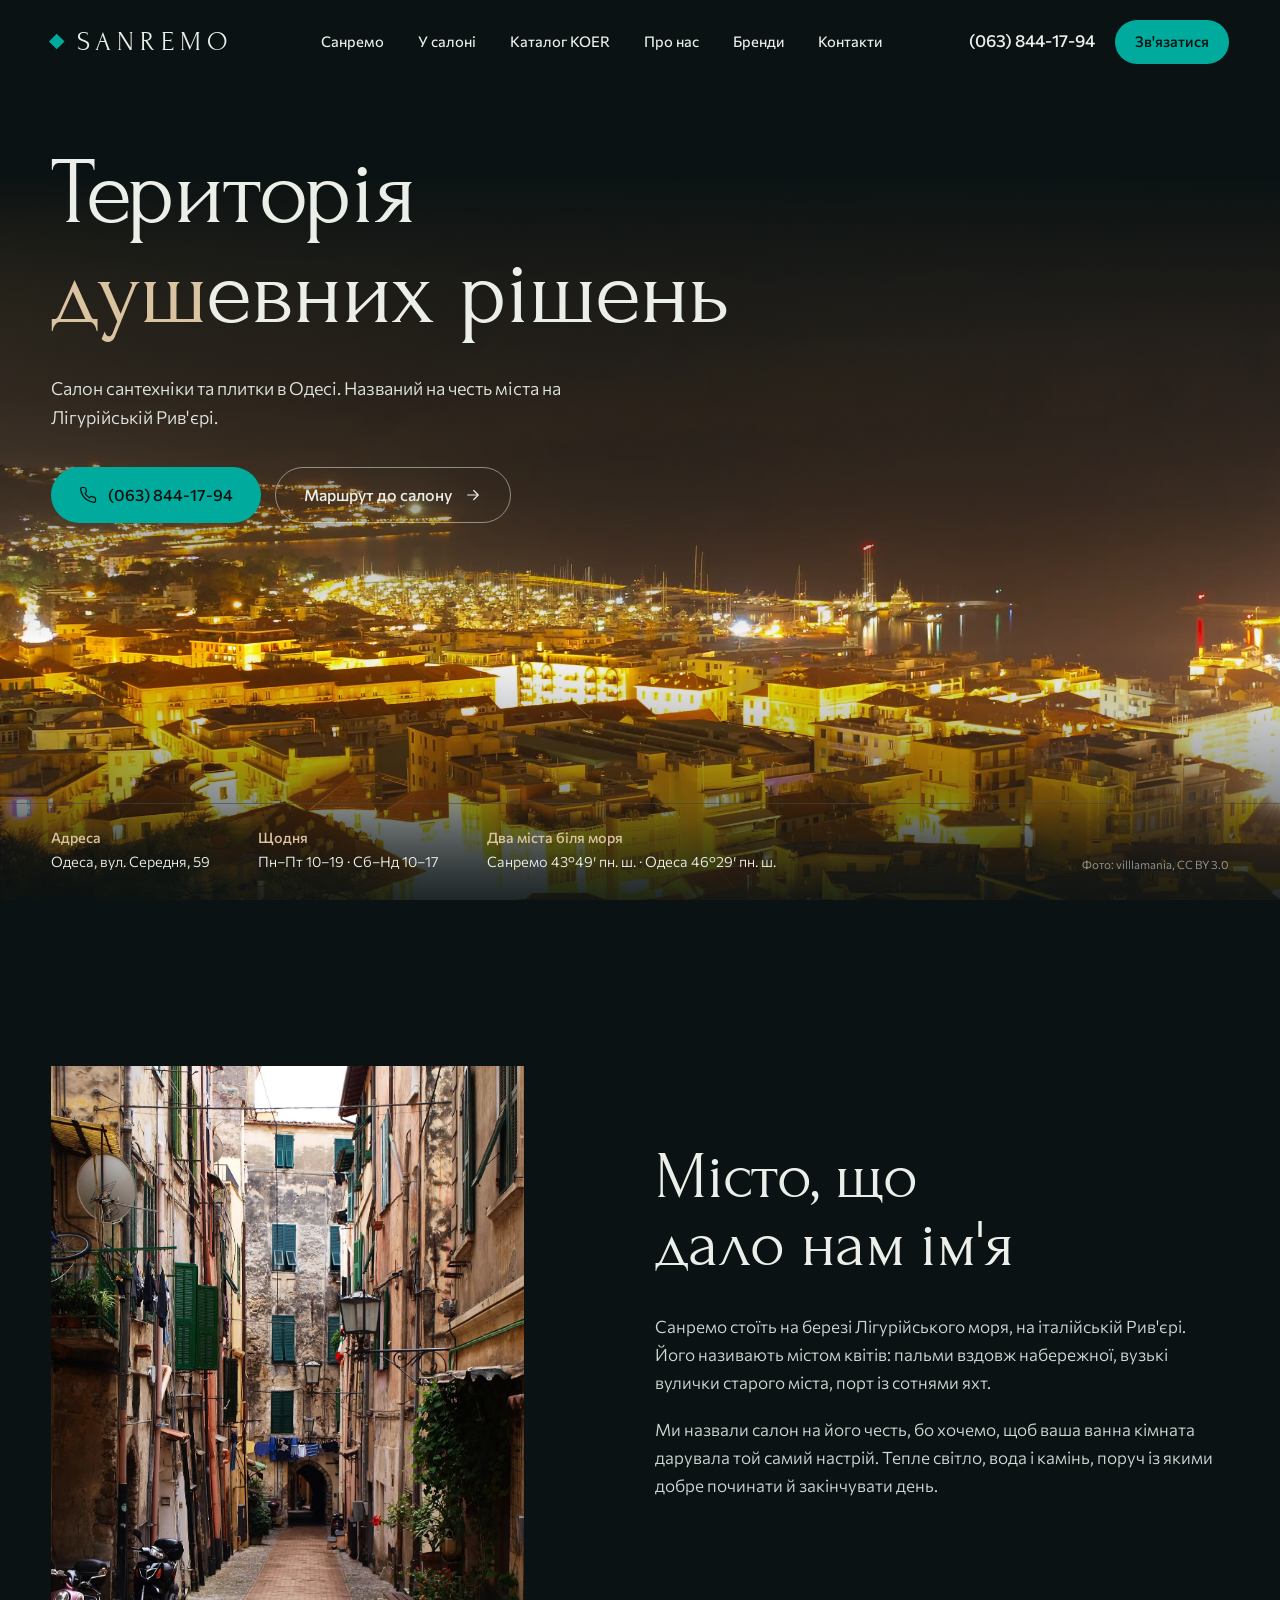
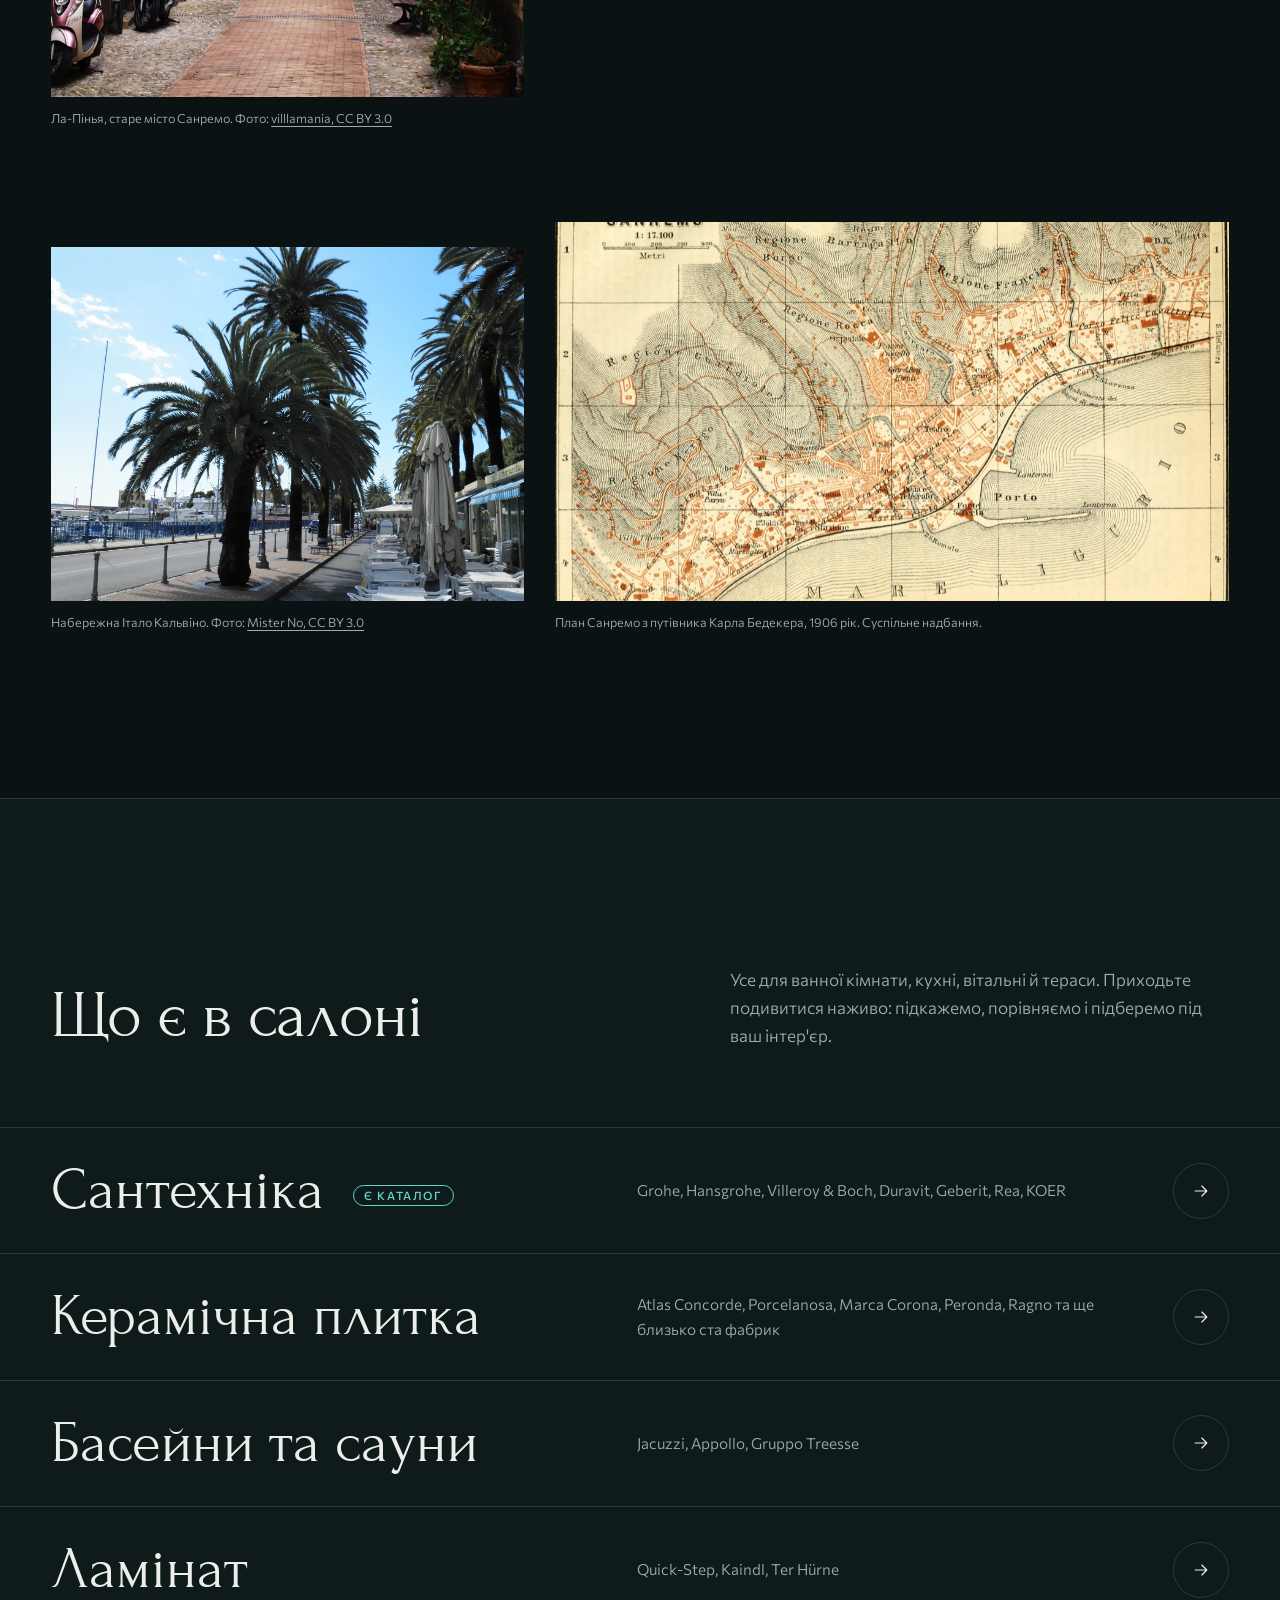
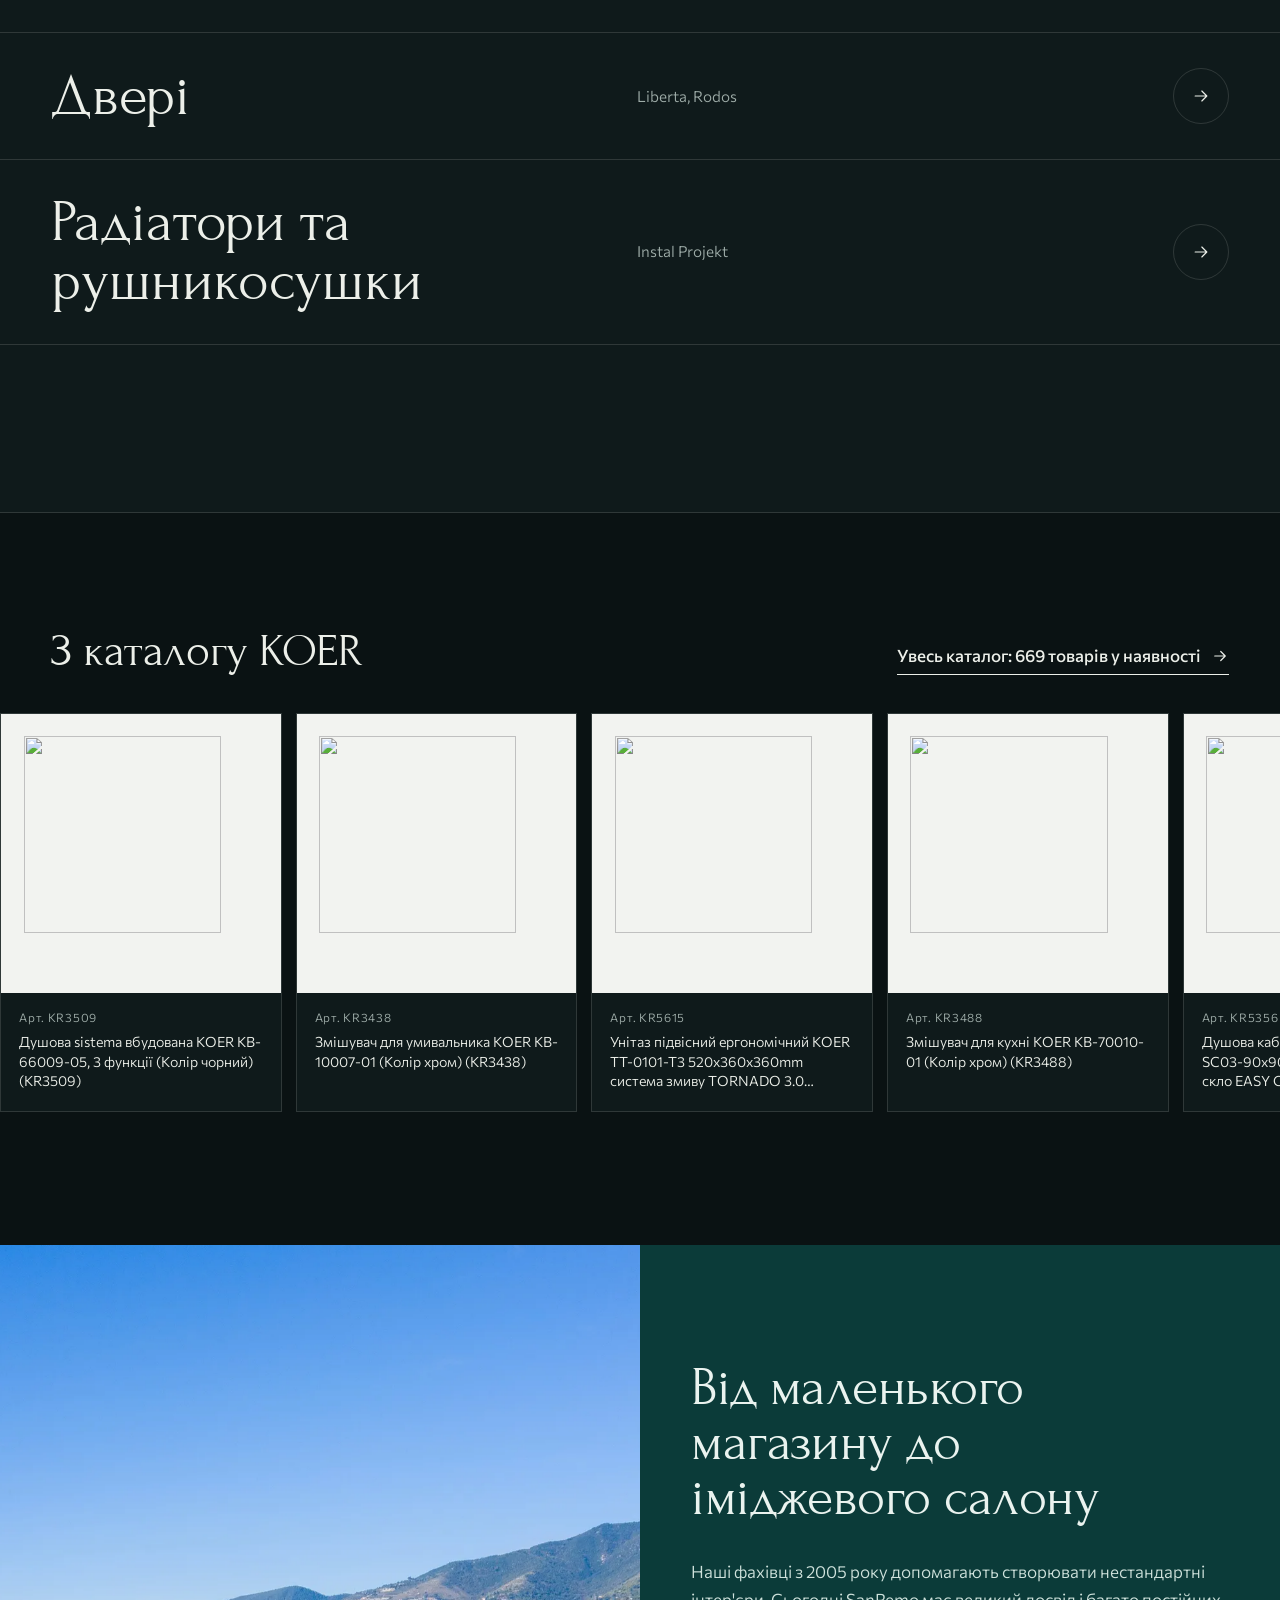
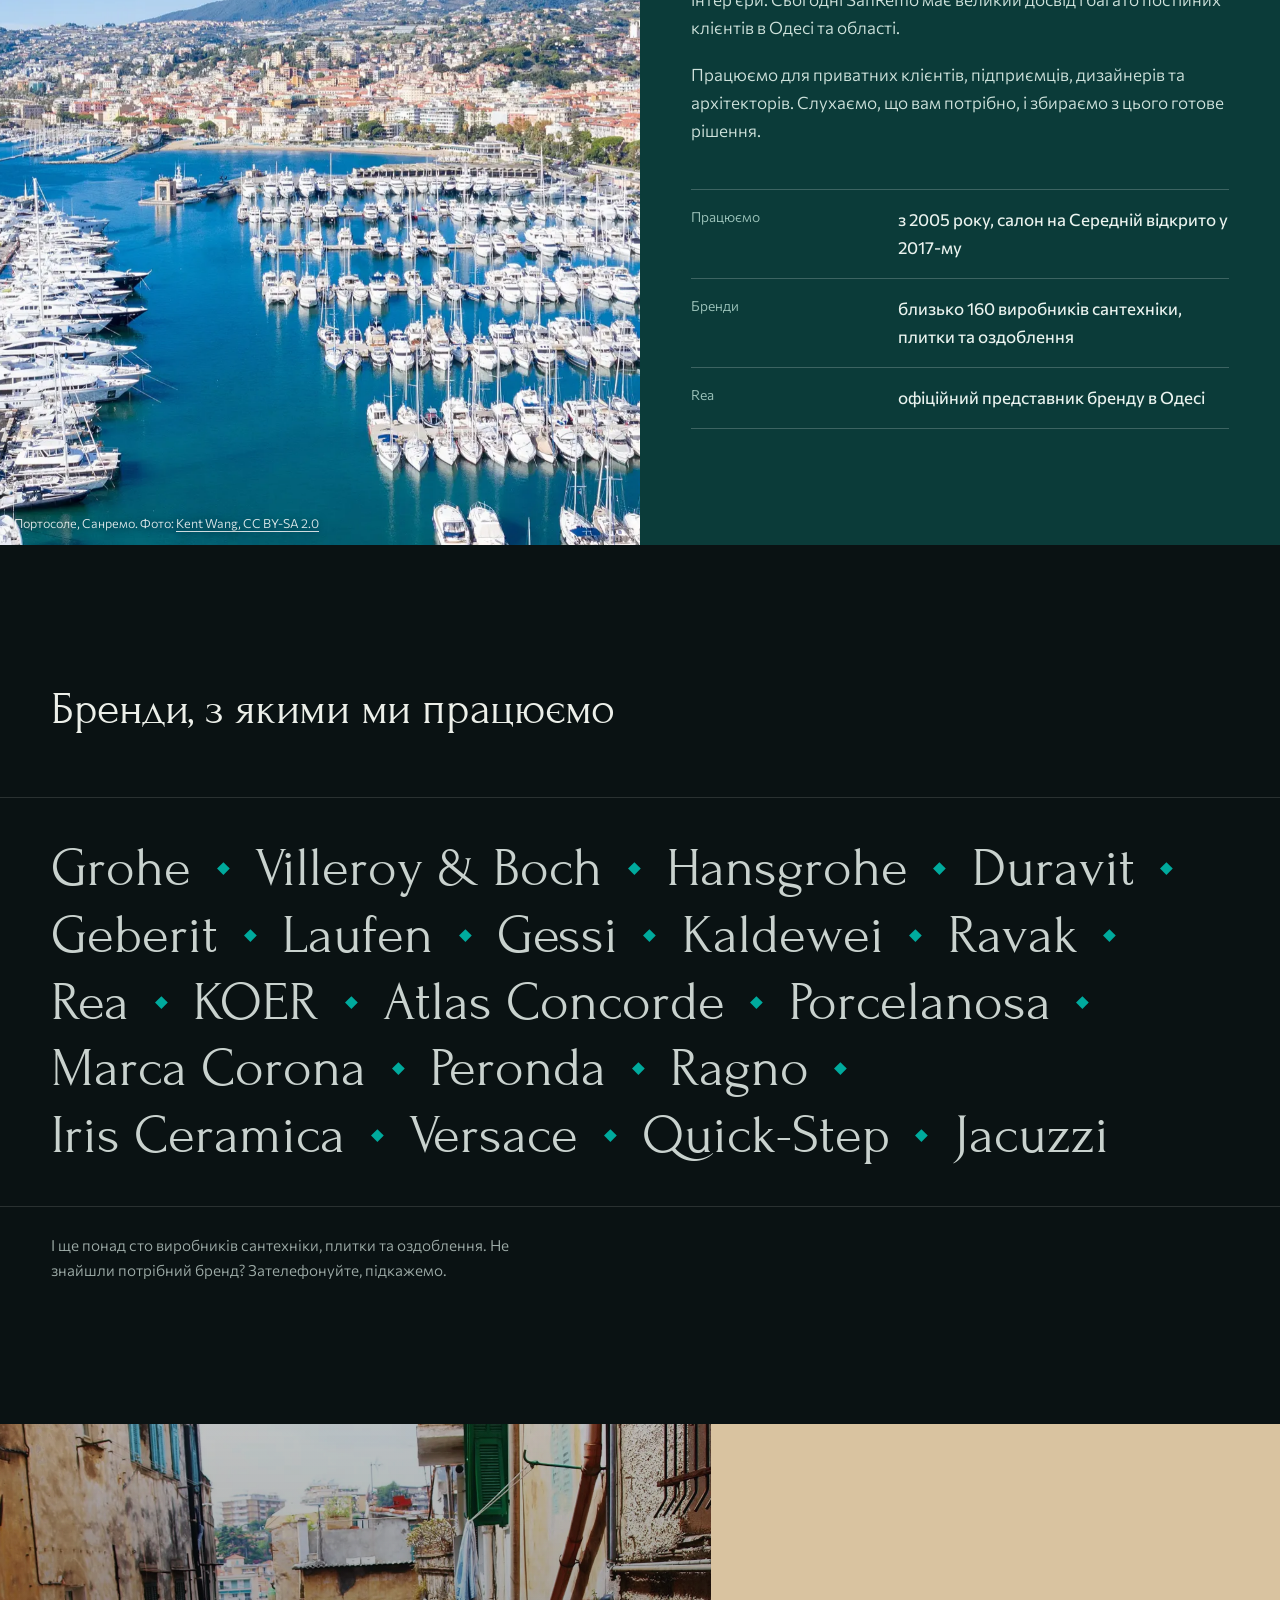
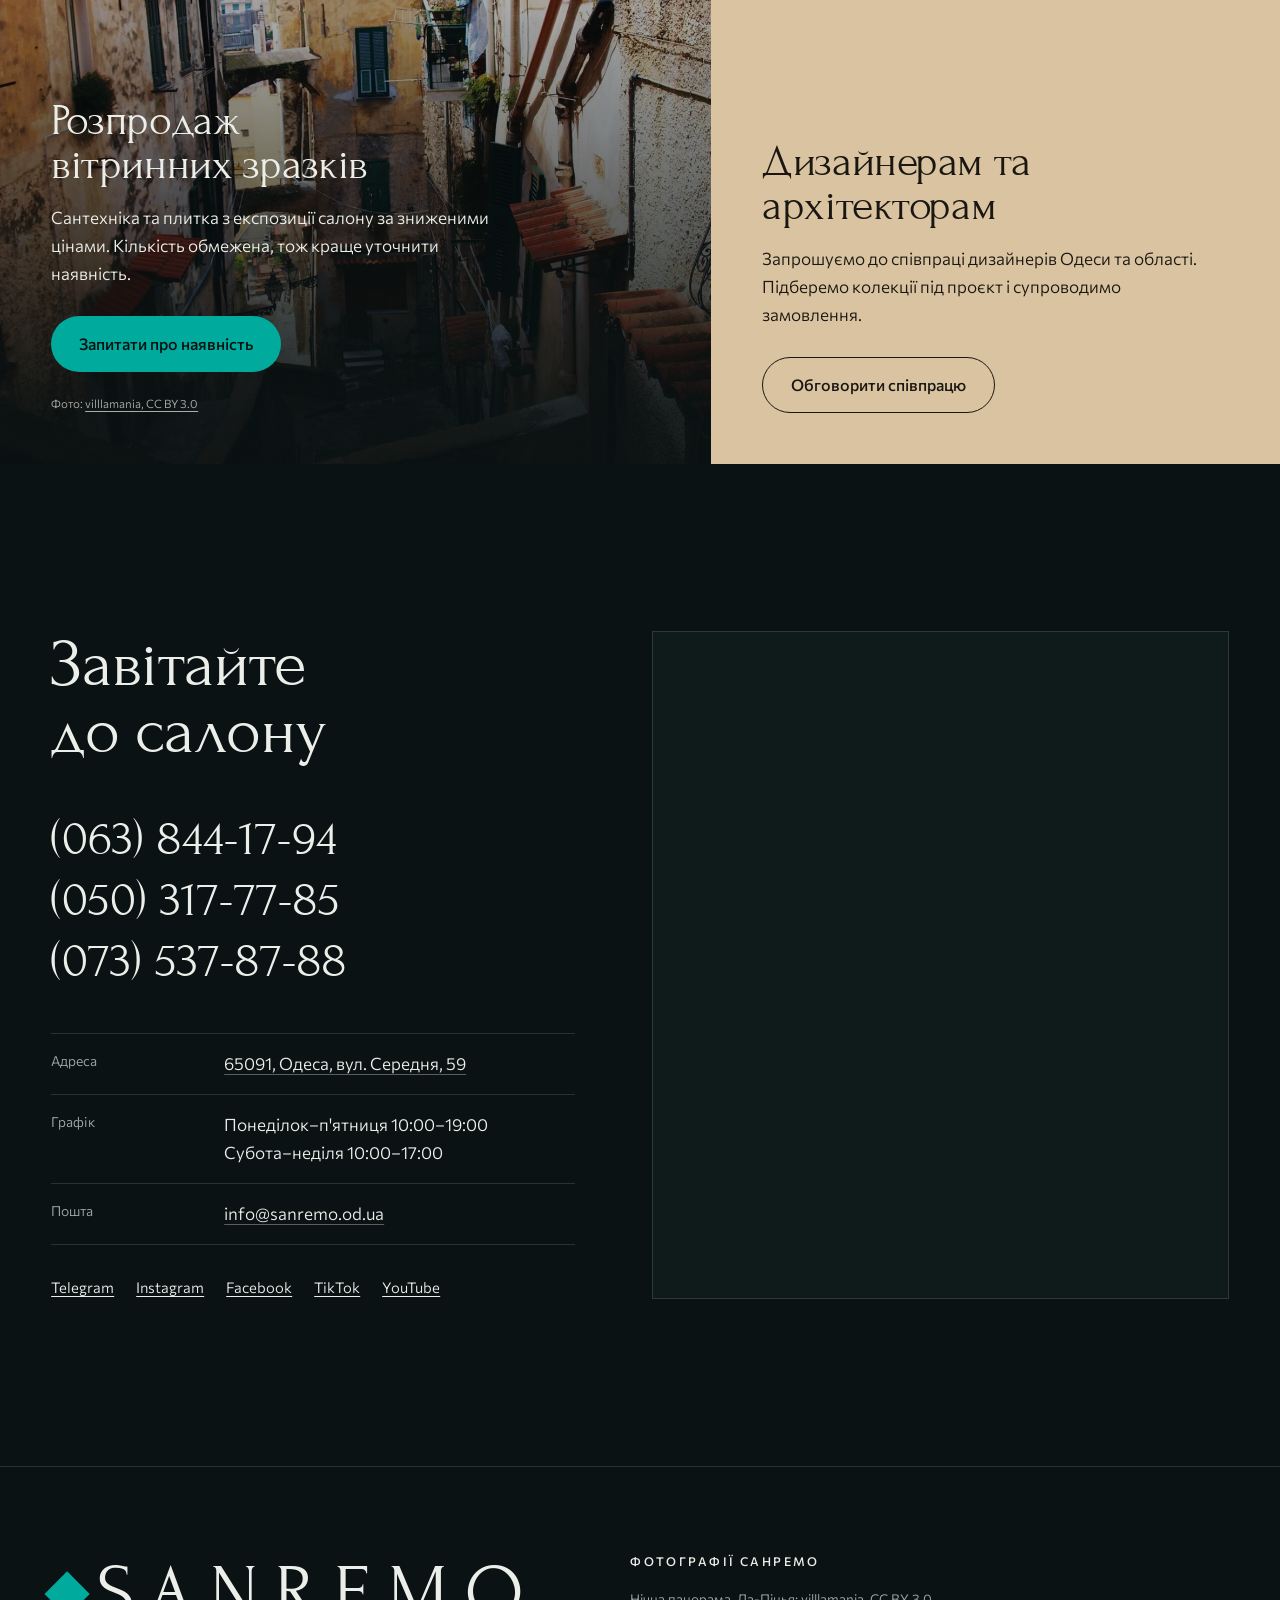
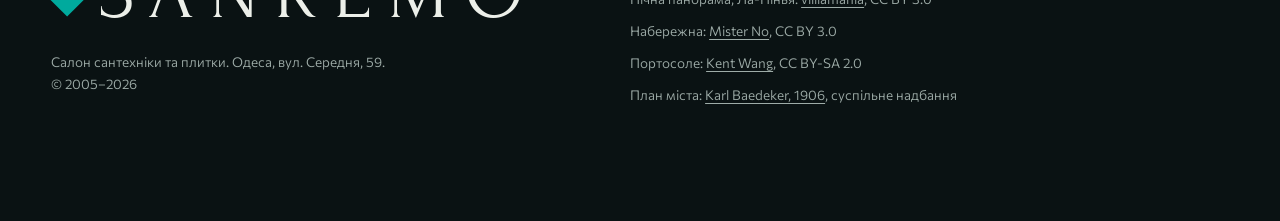
==== v2/index.html @ 5c209a65 "Оновлення сайту 2026-11-11 20:17" ====
<!DOCTYPE html>
<html lang="uk">
<head>
<meta charset="utf-8">
<meta name="viewport" content="width=device-width, initial-scale=1, viewport-fit=cover">
<title>SanRemo — салон сантехніки та плитки в Одесі</title>
<meta name="description" content="Салон SanRemo в Одесі: сантехніка, керамічна плитка, ламінат, двері, радіатори. Вул. Середня, 59. Працюємо з 2005 року.">
<meta name="theme-color" content="#0a1213">
<link rel="preconnect" href="https://fonts.googleapis.com">
<link rel="preconnect" href="https://fonts.gstatic.com" crossorigin>
<link href="https://fonts.googleapis.com/css2?family=Commissioner:wght@300..600&family=Forum&display=swap" rel="stylesheet">
<link rel="preload" as="image" href="img/night.webp">
<link rel="stylesheet" href="v2.css?v=6">
<script>document.documentElement.classList.add('js')</script>
</head>
<body>

<header class="head" id="head">
  <a class="brand" href="#top" aria-label="SanRemo, на початок сторінки"><span class="diamond"></span>SANREMO</a>
  <nav class="nav" id="nav" aria-label="Головне меню">
    <a href="#misto">Санремо</a>
    <a href="#salon">У салоні</a>
    <a href="../catalog.html">Каталог KOER</a>
    <a href="#pro-nas">Про нас</a>
    <a href="#brendy">Бренди</a>
    <a href="#kontakty">Контакти</a>
  </nav>
  <div class="head-tel">
    <a class="tel" href="tel:+380638441794">(063) 844-17-94</a>
    <a class="btn btn-solid" href="#kontakty">Зв'язатися</a>
    <button class="burger" id="burger" aria-label="Меню" aria-expanded="false" aria-controls="nav"><span></span><span></span></button>
  </div>
</header>

<main id="top">

<section class="hero">
  <div class="hero-photo"><img src="img/night.webp" alt="Нічна панорама Санремо: вогні міста над Лігурійським морем" fetchpriority="high"></div>
  <div class="hero-copy">
    <h1><span class="line"><span>Територія</span></span><span class="line"><span><em>душ</em>евних рішень</span></span></h1>
    <p class="hero-sub">Салон сантехніки та плитки в Одесі. Названий на честь міста на Лігурійській Рив'єрі.</p>
    <div class="hero-acts">
      <a class="btn btn-solid" href="tel:+380638441794">
        <svg viewBox="0 0 24 24" aria-hidden="true"><path d="M22 16.9v3a2 2 0 0 1-2.2 2 19.8 19.8 0 0 1-8.6-3.1 19.5 19.5 0 0 1-6-6A19.8 19.8 0 0 1 2.1 4.2 2 2 0 0 1 4.1 2h3a2 2 0 0 1 2 1.7c.1.9.4 1.8.7 2.7a2 2 0 0 1-.5 2.1L8 9.8a16 16 0 0 0 6 6l1.3-1.3a2 2 0 0 1 2.1-.4c.9.3 1.8.6 2.7.7a2 2 0 0 1 1.7 2z"/></svg>
        (063) 844-17-94</a>
      <a class="btn btn-line" href="https://maps.google.com/?q=46.4810,30.6858" target="_blank" rel="noopener">Маршрут до салону
        <svg class="arrow" viewBox="0 0 24 24" aria-hidden="true"><path d="M5 12h14M13 6l6 6-6 6"/></svg></a>
    </div>
  </div>
  <div class="hero-foot">
    <div><b>Адреса</b>Одеса, вул. Середня, 59</div>
    <div><b>Щодня</b>Пн–Пт 10–19 · Сб–Нд 10–17</div>
    <div class="lat"><b>Два міста біля моря</b>Санремо 43°49′ пн. ш. · Одеса 46°29′ пн. ш.</div>
    <a class="credit" href="https://commons.wikimedia.org/wiki/File:18038_Sanremo_IM,_Italy_-_panoramio_(1).jpg" target="_blank" rel="noopener">Фото: villlamania, CC BY 3.0</a>
  </div>
</section>

<section class="sec city wrap" id="misto">
  <div class="city-grid">
    <figure class="city-tall">
      <div class="curtain" style="height:100%"><img data-drift src="img/pigna-street.webp" alt="Вузька вулиця старого міста Ла-Пінья в Санремо" loading="lazy"></div>
      <figcaption>Ла-Пінья, старе місто Санремо. Фото: <a href="https://commons.wikimedia.org/wiki/File:Sanremo_-_panoramio_(5).jpg" target="_blank" rel="noopener">villlamania, CC BY 3.0</a></figcaption>
    </figure>
    <div class="city-text lift">
      <h2>Місто, що дало нам ім'я</h2>
      <p>Санремо стоїть на березі Лігурійського моря, на італійській Рив'єрі. Його називають містом квітів: пальми вздовж набережної, вузькі вулички старого міста, порт із сотнями яхт.</p>
      <p>Ми назвали салон на його честь, бо хочемо, щоб ваша ванна кімната дарувала той самий настрій. Тепле світло, вода і камінь, поруч із якими добре починати й закінчувати день.</p>
    </div>
    <figure class="city-wide">
      <div class="curtain" style="height:100%"><img data-drift src="img/lungomare.webp" alt="Пальми на набережній Санремо" loading="lazy"></div>
      <figcaption>Набережна Італо Кальвіно. Фото: <a href="https://commons.wikimedia.org/wiki/File:Lungomare_Italo_Calvino_-_panoramio.jpg" target="_blank" rel="noopener">Mister No, CC BY 3.0</a></figcaption>
    </figure>
    <figure class="city-map">
      <div class="curtain"><img src="img/map-1906.webp" alt="Старовинний план міста Санремо з портом і підписом Mare Ligure" loading="lazy"></div>
      <figcaption style="background:var(--ink);padding-top:12px;margin-top:0">План Санремо з путівника Карла Бедекера, 1906 рік. Суспільне надбання.</figcaption>
    </figure>
  </div>
</section>

<section class="sec index" id="salon">
  <div class="sec-head wrap">
    <h2 class="lift">Що є в салоні</h2>
    <p class="lift">Усе для ванної кімнати, кухні, вітальні й тераси. Приходьте подивитися наживо: підкажемо, порівняємо і підберемо під ваш інтер'єр.</p>
  </div>
  <ul class="rows">
    <li><a class="row" href="../catalog.html"><span class="row-name">Сантехніка <span class="tag">є каталог</span></span><span class="row-brands">Grohe, Hansgrohe, Villeroy &amp; Boch, Duravit, Geberit, Rea, KOER</span><span class="row-go"><svg viewBox="0 0 24 24" aria-hidden="true"><path d="M5 12h14M13 6l6 6-6 6"/></svg></span></a></li>
    <li><a class="row" href="#kontakty"><span class="row-name">Керамічна плитка</span><span class="row-brands">Atlas Concorde, Porcelanosa, Marca Corona, Peronda, Ragno та ще близько ста фабрик</span><span class="row-go"><svg viewBox="0 0 24 24" aria-hidden="true"><path d="M5 12h14M13 6l6 6-6 6"/></svg></span></a></li>
    <li><a class="row" href="#kontakty"><span class="row-name">Басейни та сауни</span><span class="row-brands">Jacuzzi, Appollo, Gruppo Treesse</span><span class="row-go"><svg viewBox="0 0 24 24" aria-hidden="true"><path d="M5 12h14M13 6l6 6-6 6"/></svg></span></a></li>
    <li><a class="row" href="#kontakty"><span class="row-name">Ламінат</span><span class="row-brands">Quick-Step, Kaindl, Ter Hürne</span><span class="row-go"><svg viewBox="0 0 24 24" aria-hidden="true"><path d="M5 12h14M13 6l6 6-6 6"/></svg></span></a></li>
    <li><a class="row" href="#kontakty"><span class="row-name">Двері</span><span class="row-brands">Liberta, Rodos</span><span class="row-go"><svg viewBox="0 0 24 24" aria-hidden="true"><path d="M5 12h14M13 6l6 6-6 6"/></svg></span></a></li>
    <li><a class="row" href="#kontakty"><span class="row-name">Радіатори та рушникосушки</span><span class="row-brands">Instal Projekt</span><span class="row-go"><svg viewBox="0 0 24 24" aria-hidden="true"><path d="M5 12h14M13 6l6 6-6 6"/></svg></span></a></li>
  </ul>
</section>

<section class="koer" aria-labelledby="koer-h">
  <div class="koer-head wrap">
    <h2 id="koer-h">З каталогу KOER</h2>
    <a class="link-arrow" href="../catalog.html"><span id="koerCount">Увесь каталог</span>
      <svg viewBox="0 0 24 24" width="18" height="18" fill="none" stroke="currentColor" stroke-width="1.6" stroke-linecap="round" stroke-linejoin="round" aria-hidden="true"><path d="M5 12h14M13 6l6 6-6 6"/></svg></a>
  </div>
  <div class="strip" id="strip" tabindex="0" aria-label="Товари KOER, гортайте вбік"></div>
</section>

<section class="about" id="pro-nas">
  <div class="about-grid">
    <figure class="about-photo">
      <div class="curtain"><img data-drift src="img/portosole.webp" alt="Порт Портосоле в Санремо з висоти: яхти, місто і гори" loading="lazy"></div>
      <figcaption class="over">Портосоле, Санремо. Фото: <a href="https://commons.wikimedia.org/wiki/File:Sanremo_-_Portosole.jpg" target="_blank" rel="noopener">Kent Wang, CC BY-SA 2.0</a></figcaption>
    </figure>
    <div class="about-body">
      <h2 class="lift">Від маленького магазину до іміджевого салону</h2>
      <div class="lift">
        <p>Наші фахівці з 2005 року допомагають створювати нестандартні інтер'єри. Сьогодні SanRemo має великий досвід і багато постійних клієнтів в Одесі та області.</p>
        <p>Працюємо для приватних клієнтів, підприємців, дизайнерів та архітекторів. Слухаємо, що вам потрібно, і збираємо з цього готове рішення.</p>
      </div>
      <dl class="facts lift">
        <div><dt>Працюємо</dt><dd>з 2005 року, салон на Середній відкрито у 2017-му</dd></div>
        <div><dt>Бренди</dt><dd>близько 160 виробників сантехніки, плитки та оздоблення</dd></div>
        <div><dt>Rea</dt><dd>офіційний представник бренду в Одесі</dd></div>
      </dl>
    </div>
  </div>
</section>

<section class="brands" id="brendy" aria-labelledby="brands-h">
  <h2 id="brands-h" class="lift">Бренди, з якими ми працюємо</h2>
  <ul class="wall lift">
    <li>Grohe</li>
    <li>Villeroy &amp; Boch</li>
    <li>Hansgrohe</li>
    <li>Duravit</li>
    <li>Geberit</li>
    <li>Laufen</li>
    <li>Gessi</li>
    <li>Kaldewei</li>
    <li>Ravak</li>
    <li>Rea</li>
    <li>KOER</li>
    <li>Atlas Concorde</li>
    <li>Porcelanosa</li>
    <li>Marca Corona</li>
    <li>Peronda</li>
    <li>Ragno</li>
    <li>Iris Ceramica</li>
    <li>Versace</li>
    <li>Quick-Step</li>
    <li>Jacuzzi</li>
  </ul>
  <p class="wrap wall-note">І ще понад сто виробників сантехніки, плитки та оздоблення. Не знайшли потрібний бренд? Зателефонуйте, підкажемо.</p>
</section>

<section class="offers" aria-label="Пропозиції">
  <div class="offer offer-photo">
    <div class="bg curtain"><img data-drift src="img/pigna-stairs.webp" alt="" loading="lazy"></div>
    <h3>Розпродаж вітринних зразків</h3>
    <p>Сантехніка та плитка з експозиції салону за зниженими цінами. Кількість обмежена, тож краще уточнити наявність.</p>
    <div><a class="btn btn-solid" href="tel:+380638441794">Запитати про наявність</a></div>
    <small>Фото: <a href="https://commons.wikimedia.org/wiki/File:Sanremo_-_panoramio_(1).jpg" target="_blank" rel="noopener">villlamania, CC BY 3.0</a></small>
  </div>
  <div class="offer offer-sand">
    <h3>Дизайнерам та архітекторам</h3>
    <p>Запрошуємо до співпраці дизайнерів Одеси та області. Підберемо колекції під проєкт і супроводимо замовлення.</p>
    <div><a class="btn btn-line" href="#kontakty">Обговорити співпрацю</a></div>
  </div>
</section>

<section class="sec contact wrap" id="kontakty">
  <div class="contact-grid">
    <div>
      <h2 class="lift">Завітайте до салону</h2>
      <ul class="tels lift">
        <li><a href="tel:+380638441794">(063) 844-17-94</a></li>
        <li><a href="tel:+380503177785">(050) 317-77-85</a></li>
        <li><a href="tel:+380735378788">(073) 537-87-88</a></li>
      </ul>
      <dl class="info lift">
        <div><dt>Адреса</dt><dd><a href="https://maps.google.com/?q=46.4810,30.6858" target="_blank" rel="noopener">65091, Одеса, вул. Середня, 59</a></dd></div>
        <div><dt>Графік</dt><dd>Понеділок–п'ятниця 10:00–19:00<br>Субота–неділя 10:00–17:00</dd></div>
        <div><dt>Пошта</dt><dd><a href="mailto:info@sanremo.od.ua">info@sanremo.od.ua</a></dd></div>
      </dl>
      <div class="socials lift">
        <a href="https://t.me/SanRemoSalon" target="_blank" rel="noopener">Telegram</a>
        <a href="https://www.instagram.com/sanremosalonodessa/" target="_blank" rel="noopener">Instagram</a>
        <a href="https://www.facebook.com/SanRemoSalon/" target="_blank" rel="noopener">Facebook</a>
        <a href="https://www.tiktok.com/@sanremoodessa" target="_blank" rel="noopener">TikTok</a>
        <a href="https://www.youtube.com/channel/UC9g-m-mnoXyHTaE0ulPIWzg" target="_blank" rel="noopener">YouTube</a>
      </div>
    </div>
    <div class="map">
      <iframe loading="lazy" title="Салон SanRemo на карті Одеси" referrerpolicy="no-referrer-when-downgrade"
        src="https://www.google.com/maps/embed?pb=!1m18!1m12!1m3!1d2747.3670692710625!2d30.68579541559191!3d46.4810435791261!2m3!1f0!2f0!3f0!3m2!1i1024!2i768!4f13.1!3m3!1m2!1s0x40c631fe4cbe7067%3A0xa189ee308e5d929a!2z0KHQsNC70L7QvSAi0KHQsNC9INCg0LXQvNC-Ig!5e0!3m2!1suk!2sua!4v1509535444289"></iframe>
    </div>
  </div>
</section>

</main>

<footer class="foot">
  <div>
    <a class="brand" href="#top"><span class="diamond"></span>SANREMO</a>
    <p>Салон сантехніки та плитки. Одеса, вул. Середня, 59.<br>© 2005–<span id="year">2026</span></p>
  </div>
  <div>
    <h3>Фотографії Санремо</h3>
    <ul>
      <li>Нічна панорама, Ла-Пінья: <a href="https://commons.wikimedia.org/wiki/File:18038_Sanremo_IM,_Italy_-_panoramio_(1).jpg" target="_blank" rel="noopener">villlamania</a>, CC BY 3.0</li>
      <li>Набережна: <a href="https://commons.wikimedia.org/wiki/File:Lungomare_Italo_Calvino_-_panoramio.jpg" target="_blank" rel="noopener">Mister No</a>, CC BY 3.0</li>
      <li>Портосоле: <a href="https://commons.wikimedia.org/wiki/File:Sanremo_-_Portosole.jpg" target="_blank" rel="noopener">Kent Wang</a>, CC BY-SA 2.0</li>
      <li>План міста: <a href="https://commons.wikimedia.org/wiki/File:Italy_-_handbook_for_travellers_(1906)_(14594158990).jpg" target="_blank" rel="noopener">Karl Baedeker, 1906</a>, суспільне надбання</li>
    </ul>
  </div>
</footer>

<nav class="bar" aria-label="Швидкий зв'язок">
  <a href="tel:+380638441794"><svg viewBox="0 0 24 24" aria-hidden="true"><path d="M22 16.9v3a2 2 0 0 1-2.2 2 19.8 19.8 0 0 1-8.6-3.1 19.5 19.5 0 0 1-6-6A19.8 19.8 0 0 1 2.1 4.2 2 2 0 0 1 4.1 2h3a2 2 0 0 1 2 1.7c.1.9.4 1.8.7 2.7a2 2 0 0 1-.5 2.1L8 9.8a16 16 0 0 0 6 6l1.3-1.3a2 2 0 0 1 2.1-.4c.9.3 1.8.6 2.7.7a2 2 0 0 1 1.7 2z"/></svg>Подзвонити</a>
  <a href="https://t.me/SanRemoSalon"><svg viewBox="0 0 24 24" aria-hidden="true"><path d="M21 4L3 11l6 2 2 6 3-4 5 4z"/><path d="M9 13l12-9"/></svg>Telegram</a>
  <a href="https://maps.google.com/?q=46.4810,30.6858"><svg viewBox="0 0 24 24" aria-hidden="true"><path d="M12 21s-7-6.2-7-11.5A7 7 0 0 1 19 9.5C19 14.8 12 21 12 21z"/><circle cx="12" cy="9.5" r="2.5"/></svg>Маршрут</a>
</nav>

<script>
const $ = s => document.querySelector(s);
$('#year').textContent = new Date().getFullYear();

// Header: solid after the hero starts to leave
const head = $('#head');
const onScroll = () => head.classList.toggle('solid', scrollY > 40);
addEventListener('scroll', onScroll, {passive: true}); onScroll();

// Phone menu
const burger = $('#burger'), nav = $('#nav');
burger.addEventListener('click', () => { const o = nav.classList.toggle('open'); burger.setAttribute('aria-expanded', o); if (o) head.classList.add('solid'); else onScroll(); });
nav.addEventListener('click', e => { if (e.target.closest('a')) { nav.classList.remove('open'); burger.setAttribute('aria-expanded', false); } });

// Reveals: photographs open like a curtain, text lifts
const io = new IntersectionObserver(es => es.forEach(e => { if (e.isIntersecting) { e.target.classList.add('in'); io.unobserve(e.target); } }), {threshold: .15, rootMargin: '0px 0px -6% 0px'});
document.querySelectorAll('.curtain,.lift').forEach(el => io.observe(el));
// Safety net: never leave content hidden if the observer does not fire
setTimeout(() => document.querySelectorAll('.curtain:not(.in),.lift:not(.in)').forEach(el => { const r = el.getBoundingClientRect(); if (r.top < innerHeight) el.classList.add('in'); }), 2500);

// Photographs drift slowly against the scroll
const drift = [...document.querySelectorAll('[data-drift]')];
if (drift.length && !matchMedia('(prefers-reduced-motion: reduce)').matches) {
  let tick = false;
  const move = () => { tick = false; const vh = innerHeight;
    for (const img of drift) { const r = img.parentElement.getBoundingClientRect(); if (r.bottom < -100 || r.top > vh + 100) continue;
      const p = (r.top + r.height / 2 - vh / 2) / vh; img.style.transform = `scale(1.14) translateY(${(-p * 5).toFixed(2)}%)`; } };
  addEventListener('scroll', () => { if (!tick) { tick = true; requestAnimationFrame(move); } }, {passive: true}); move();
}

// Real products from the KOER catalogue
const esc = s => String(s).replace(/[&<>"']/g, c => ({'&':'&amp;','<':'&lt;','>':'&gt;','"':'&quot;',"'":'&#39;'}[c]));
fetch('../data/koer.json').then(r => r.json()).then(d => {
  const ok = d.items.filter(i => i.a && i.img.length);
  const wants = [/^Душова (система|sistema|колона)/i, /^Змішувач для (раковини|умивальника)/i, /^Унітаз/i, /^Рушникосуш/i, /^Змішувач для кухні/i, /^Душов(а кабіна|і двері|ий куточок)/i, /^Змішувач для ванни/i, /^(Кухонна )?мийка/i, /^Верхній душ/i, /^Трап/i];
  const pick = [], seen = new Set();
  for (let round = 0; round < 2 && pick.length < 12; round++) for (const re of wants) { const it = ok.find(i => re.test(i.n) && !seen.has(i.id)); if (it) { seen.add(it.id); pick.push(it); } }
  for (const it of ok) { if (pick.length >= 10) break; if (!seen.has(it.id)) { seen.add(it.id); pick.push(it); } }
  $('#strip').innerHTML = pick.slice(0, 12).map(it => `<a class="item" href="../catalog.html#p=${encodeURIComponent(it.sku)}"><span class="ph"><img loading="lazy" src="${esc(it.img[0])}" alt=""></span><span class="tx"><span class="sku">Арт. ${esc(it.sku)}</span><span class="nm">${esc(it.n)}</span></span></a>`).join('');
  $('#koerCount').textContent = `Увесь каталог: ${ok.length} товарів у наявності`;
}).catch(() => { $('#strip').outerHTML = '<p class="strip-empty">Каталог зараз не завантажився. <a href="../catalog.html">Відкрити сторінку каталогу</a> або зателефонуйте нам: (063) 844-17-94.</p>'; });
</script>
</body>
</html>
---- v2/v2.css ----
:root{
  --ink:#0a1213;
  --ink-2:#0f1a1b;
  --sea:#0b3b39;
  --teal:#00aa9d;
  --teal-hi:#5fd6c9;
  --sand:#d9c3a0;
  --text:#ecefe9;
  --mute:#9eaca8;
  --rule:rgba(236,239,233,.14);
  --display:'Forum',Georgia,serif;
  --body:'Commissioner',system-ui,sans-serif;
  --ease:cubic-bezier(.16,1,.3,1);
  --pad:clamp(20px,4vw,64px);
}
*{box-sizing:border-box}
html{background:var(--ink);scroll-behavior:smooth;scrollbar-color:#2b3b3a var(--ink);scrollbar-width:thin}
body{margin:0;background:var(--ink);color:var(--text);font-family:var(--body);font-weight:350;font-size:17px;line-height:1.65;-webkit-font-smoothing:antialiased;caret-color:var(--teal)}
::selection{background:var(--teal);color:#04100f}
::-webkit-scrollbar{width:10px}
::-webkit-scrollbar-track{background:var(--ink)}
::-webkit-scrollbar-thumb{background:#2b3b3a;border-radius:10px;border:2px solid var(--ink)}
img{display:block;max-width:100%}
a{color:inherit;text-underline-offset:.22em;text-decoration-thickness:1px}
:focus-visible{outline:2px solid var(--teal-hi);outline-offset:3px}
h1,h2,h3{font-family:var(--display);font-weight:400;margin:0;line-height:1.02;letter-spacing:-.01em;text-wrap:balance}
h2{font-size:clamp(2.3rem,5.2vw,4.6rem)}
p{margin:0;max-width:62ch}
.wrap{padding-inline:var(--pad)}
.caps{font-size:.76rem;letter-spacing:.2em;text-transform:uppercase;font-weight:500}
.diamond{display:inline-block;width:.62em;height:.62em;background:var(--teal);transform:rotate(45deg);flex:none}

/* Actions */
.btn{display:inline-flex;align-items:center;gap:.7em;height:56px;padding:0 28px;border-radius:999px;font-weight:500;font-size:1rem;text-decoration:none;white-space:nowrap;transition:background .35s var(--ease),color .35s var(--ease),border-color .35s var(--ease)}
.btn svg{width:18px;height:18px;stroke:currentColor;fill:none;stroke-width:1.6;stroke-linecap:round;stroke-linejoin:round;transition:transform .35s var(--ease)}
.btn:hover svg.arrow{transform:translateX(4px)}
.btn-solid{background:var(--teal);color:#04100f}
.btn-solid:hover{background:var(--teal-hi)}
.btn-line{border:1px solid rgba(236,239,233,.5);color:var(--text)}
.btn-line:hover{background:var(--text);color:var(--ink);border-color:var(--text)}
.link-arrow{display:inline-flex;align-items:center;gap:.6em;text-decoration:none;font-weight:500;border-bottom:1px solid currentColor;padding-bottom:4px;transition:color .3s,gap .35s var(--ease)}
.link-arrow:hover{color:var(--teal-hi);gap:1em}

/* Header */
.head{position:fixed;inset:0 0 auto 0;z-index:50;display:flex;align-items:center;justify-content:space-between;gap:24px;height:84px;padding-inline:var(--pad);transition:background .4s,height .4s var(--ease),border-color .4s;border-bottom:1px solid transparent}
.head.solid{background:rgba(10,18,19,.9);backdrop-filter:blur(14px);height:68px;border-color:var(--rule)}
.brand{display:flex;align-items:center;gap:14px;text-decoration:none;font-family:var(--display);font-size:1.7rem;letter-spacing:.22em;line-height:1}
.brand .diamond{width:.42em;height:.42em}
.nav{display:flex;gap:34px}
.nav a{text-decoration:none;font-size:.92rem;font-weight:450;position:relative;padding:6px 0}
.nav a::after{content:"";position:absolute;left:0;right:0;bottom:0;height:1px;background:var(--teal-hi);transform:scaleX(0);transform-origin:right;transition:transform .45s var(--ease)}
.nav a:hover::after,.nav a:focus-visible::after{transform:scaleX(1);transform-origin:left}
.head-tel{display:flex;align-items:center;gap:20px}
.head-tel a.tel{text-decoration:none;font-weight:500;font-variant-numeric:tabular-nums;white-space:nowrap}
.head-tel .btn{height:44px;padding:0 20px;font-size:.92rem}
.burger{display:none;width:44px;height:44px;border:1px solid var(--rule);border-radius:50%;background:none;color:var(--text);cursor:pointer;padding:0}
.burger span{display:block;width:18px;height:1px;background:currentColor;margin:5px auto;transition:transform .35s var(--ease)}
.burger[aria-expanded=true] span:first-child{transform:translateY(3px) rotate(45deg)}
.burger[aria-expanded=true] span:last-child{transform:translateY(-3px) rotate(-45deg)}

/* Hero */
.hero{position:relative;min-height:100svh;display:flex;flex-direction:column;justify-content:space-between;overflow:hidden;isolation:isolate;padding-top:84px}
.hero-photo{position:absolute;inset:20svh 0 0 0;z-index:-2}
.hero-photo img{width:100%;height:100%;object-fit:cover;object-position:50% 0;transform-origin:50% 30%;animation:breathe 30s ease-in-out infinite alternate}
@keyframes breathe{from{transform:scale(1)}to{transform:scale(1.07)}}
.hero::before{content:"";position:absolute;inset:0;z-index:-1;background:linear-gradient(180deg,var(--ink) 0%,var(--ink) 19%,rgba(10,18,19,.7) 34%,rgba(10,18,19,.38) 56%,rgba(10,18,19,0) 72%,rgba(10,18,19,.8) 100%)}
.hero-copy{padding:clamp(28px,7vh,90px) var(--pad) 0;max-width:1100px}
.hero h1{font-size:clamp(2.9rem,7.4vw,6rem);line-height:.98}
.hero h1 .line{display:block;overflow:hidden;padding-bottom:.08em}
.hero h1 .line>span{display:block;animation:rise 1.2s var(--ease) both}
.hero h1 .line:nth-child(2)>span{animation-delay:.12s}
.hero h1 em{font-style:normal;color:var(--sand)}
@keyframes rise{from{transform:translateY(105%)}}
.hero-sub{margin-top:26px;font-size:1.12rem;max-width:44ch;color:#dfe5e0;animation:fade 1.2s .5s var(--ease) both}
.hero-acts{display:flex;gap:14px;flex-wrap:wrap;margin-top:34px;animation:fade 1.2s .65s var(--ease) both}
@keyframes fade{from{opacity:0;transform:translateY(14px)}}
.hero-foot{display:grid;grid-template-columns:repeat(3,auto) 1fr;gap:10px 48px;align-items:end;padding:22px var(--pad) 26px;border-top:1px solid var(--rule);font-size:.9rem;background:linear-gradient(0deg,rgba(10,18,19,.55),rgba(10,18,19,0))}
.hero-foot b{display:block;font-weight:500;color:var(--sand)}
.hero-foot .credit{justify-self:end;font-size:.72rem;color:rgba(236,239,233,.6);text-decoration:none}
.hero-foot .credit:hover{color:var(--text)}

/* Sections */
section{position:relative}
.sec{padding-block:clamp(90px,13vw,190px)}
.sec-head{display:grid;grid-template-columns:minmax(0,1.2fr) minmax(0,1fr);gap:40px 80px;align-items:end;margin-bottom:clamp(40px,6vw,84px)}
.sec-head p{color:var(--mute)}

/* Curtain reveal for photographs, fade for text */
.curtain{overflow:hidden;position:relative}
.curtain img{width:100%;height:100%;object-fit:cover;will-change:transform}
.js .curtain{clip-path:inset(100% 0 0 0);transition:clip-path 1.5s var(--ease)}
.js .curtain.in{clip-path:inset(0)}
.js .lift{opacity:0;transform:translateY(26px);transition:opacity 1s var(--ease),transform 1s var(--ease)}
.js .lift.in{opacity:1;transform:none}

/* City */
.city{background:var(--ink)}
.city-grid{display:grid;grid-template-columns:repeat(12,1fr);gap:clamp(16px,2.4vw,40px);align-items:start}
.city-tall{grid-column:1/6;aspect-ratio:3/4}
.city-text{grid-column:7/13;padding-top:clamp(0px,6vw,90px)}
.city-text h2{margin-bottom:34px}
.city-text p+p{margin-top:1.1em}
.city-text p{color:#cfd8d3}
.city-map{grid-column:6/13;margin-top:clamp(30px,5vw,80px);background:var(--sand)}
.city-map .curtain{aspect-ratio:16/9}
.city-map img{mix-blend-mode:multiply;filter:sepia(.25) contrast(1.05)}
.city-wide{grid-column:1/6;aspect-ratio:4/3;margin-top:clamp(30px,5vw,80px);align-self:end}
figcaption{font-size:.78rem;color:var(--mute);margin-top:12px;line-height:1.5}
figcaption a{color:inherit}
figure{margin:0;position:relative}
figcaption.over{position:absolute;left:14px;bottom:12px;margin:0;color:rgba(255,255,255,.85);text-shadow:0 1px 8px rgba(0,0,0,.6)}
.sr-only{position:absolute;width:1px;height:1px;overflow:hidden;clip-path:inset(50%);white-space:nowrap}

/* Catalogue index */
.index{background:var(--ink-2);border-block:1px solid var(--rule)}
.rows{list-style:none;margin:0;padding:0;border-top:1px solid var(--rule)}
.rows li{border-bottom:1px solid var(--rule)}
.row{position:relative;display:grid;grid-template-columns:minmax(0,1.1fr) minmax(0,1fr) auto;gap:30px;align-items:center;padding:clamp(20px,2.6vw,38px) var(--pad);text-decoration:none;isolation:isolate;overflow:hidden}
.row::before{content:"";position:absolute;inset:0;background:var(--teal);z-index:-1;transform:scaleY(0);transform-origin:bottom;transition:transform .6s var(--ease)}
.row:hover::before,.row:focus-visible::before{transform:scaleY(1)}
.row-name{font-family:var(--display);font-size:clamp(1.9rem,4.6vw,4rem);line-height:1;transition:transform .6s var(--ease),color .4s}
.row-brands{color:var(--mute);font-size:.95rem;transition:color .4s}
.row-go{display:grid;place-items:center;width:56px;height:56px;border:1px solid var(--rule);border-radius:50%;transition:border-color .4s,transform .6s var(--ease)}
.row-go svg{width:20px;height:20px;stroke:currentColor;fill:none;stroke-width:1.4;stroke-linecap:round;stroke-linejoin:round}
.row:hover,.row:focus-visible{color:#04100f;outline-offset:-4px}
.row:hover .row-name,.row:focus-visible .row-name{transform:translateX(18px)}
.row:hover .row-brands,.row:focus-visible .row-brands{color:#063b37}
.row:hover .row-go,.row:focus-visible .row-go{border-color:#04100f;transform:rotate(-45deg)}
.row .tag{display:inline-block;margin-left:14px;font-family:var(--body);font-size:.72rem;letter-spacing:.14em;text-transform:uppercase;font-weight:500;vertical-align:middle;border:1px solid currentColor;border-radius:99px;padding:4px 10px;color:var(--teal-hi)}
.row:hover .tag,.row:focus-visible .tag{color:#04100f}

/* KOER strip */
.koer{padding-block:clamp(70px,9vw,130px);background:var(--ink)}
.koer-head{display:flex;justify-content:space-between;align-items:end;gap:30px;flex-wrap:wrap;margin-bottom:38px}
.koer-head h2{font-size:clamp(1.9rem,3.6vw,3rem)}
.strip{display:flex;gap:14px;overflow-x:auto;scroll-snap-type:x mandatory;padding:0 var(--pad) 18px;scrollbar-width:thin}
.item{flex:0 0 clamp(210px,22vw,300px);scroll-snap-align:start;text-decoration:none;background:var(--ink-2);border:1px solid var(--rule);display:flex;flex-direction:column;transition:border-color .4s}
.item:hover{border-color:var(--teal)}
.item .ph{aspect-ratio:1;background:#f2f3f0;display:grid;place-items:center;overflow:hidden}
.item .ph img{width:84%;height:84%;object-fit:contain;transition:transform .8s var(--ease)}
.item:hover .ph img{transform:scale(1.06)}
.item .tx{padding:16px 18px 20px;font-size:.88rem;line-height:1.4}
.item .sku{display:block;color:var(--mute);font-size:.74rem;letter-spacing:.06em;margin-bottom:6px;font-variant-numeric:tabular-nums}
.item .nm{display:-webkit-box;-webkit-line-clamp:3;-webkit-box-orient:vertical;overflow:hidden}
.strip-empty{padding:0 var(--pad);color:var(--mute)}

/* About: a sea field */
.about{background:var(--sea);color:#eaf3ef}
.about-grid{display:grid;grid-template-columns:minmax(0,1fr) minmax(0,1fr);min-height:min(100vh,900px)}
.about-photo{min-height:420px}
.about-photo .curtain{height:100%}
.about-body{padding:clamp(60px,9vw,130px) var(--pad);display:flex;flex-direction:column;justify-content:center}
.about-body h2{font-size:clamp(2.1rem,4.2vw,3.7rem);margin-bottom:32px}
.about-body p{color:#cfe2dc}
.about-body p+p{margin-top:1.1em}
.facts{margin:44px 0 0;padding:0;border-top:1px solid rgba(234,243,239,.22)}
.facts div{display:grid;grid-template-columns:minmax(0,11em) 1fr;gap:20px;padding:16px 0;border-bottom:1px solid rgba(234,243,239,.22)}
.facts dt{color:#9fc6bd;font-size:.86rem}
.facts dd{margin:0;font-weight:450}

/* Brands */
.brands{padding-block:clamp(80px,11vw,150px);overflow:hidden}
.brands h2{padding-inline:var(--pad);margin-bottom:clamp(36px,5vw,70px);font-size:clamp(1.9rem,3.6vw,3rem)}
.wall{list-style:none;margin:0;padding:0 var(--pad);display:flex;flex-wrap:wrap;gap:.1em 0;border-block:1px solid var(--rule);padding-block:clamp(24px,3vw,44px)}
.wall li{font-family:var(--display);font-size:clamp(1.7rem,4.3vw,3.9rem);line-height:1.18;color:#c9d2ce;display:flex;align-items:center;transition:color .3s}
.wall li:hover{color:var(--teal-hi)}
.wall li:not(:last-child)::after{content:"";width:.16em;height:.16em;background:var(--teal);transform:rotate(45deg);margin:0 .5em}
.wall-note{margin-top:26px;color:var(--mute);font-size:.95rem}

/* Offers */
.offers{display:grid;grid-template-columns:1.25fr 1fr}
.offer{position:relative;min-height:clamp(420px,52vw,640px);display:flex;flex-direction:column;justify-content:flex-end;padding:var(--pad);isolation:isolate;overflow:hidden}
.offer h3{font-size:clamp(1.9rem,3.4vw,3rem);margin-bottom:16px;max-width:14ch}
.offer p{margin-bottom:28px;max-width:40ch}
.offer-photo .bg{position:absolute;inset:0;z-index:-2}
.offer-photo .bg img{width:100%;height:100%;object-fit:cover}
.offer-photo::after{content:"";position:absolute;inset:0;z-index:-1;background:linear-gradient(0deg,rgba(10,18,19,.92) 8%,rgba(10,18,19,.35) 70%,rgba(10,18,19,.25))}
.offer-sand{background:var(--sand);color:#1a1712}
.offer-sand .btn-line{border-color:#1a1712;color:#1a1712}
.offer-sand .btn-line:hover{background:#1a1712;color:var(--sand)}
.offer small{display:block;margin-top:22px;font-size:.72rem;color:rgba(236,239,233,.7)}
.offer small a{color:inherit}

/* Contacts */
.contact-grid{display:grid;grid-template-columns:minmax(0,1fr) minmax(0,1.1fr);gap:clamp(30px,6vw,100px);align-items:stretch}
.contact h2{margin-bottom:44px}
.tels{list-style:none;margin:0 0 40px;padding:0}
.tels a{font-family:var(--display);font-size:clamp(1.9rem,3.8vw,3.3rem);text-decoration:none;line-height:1.25;font-variant-numeric:lining-nums tabular-nums;transition:color .3s}
.tels a:hover{color:var(--teal-hi)}
.info{margin:0;border-top:1px solid var(--rule)}
.info div{display:grid;grid-template-columns:minmax(0,9em) 1fr;gap:20px;padding:16px 0;border-bottom:1px solid var(--rule)}
.info dt{color:var(--mute);font-size:.86rem}
.info dd{margin:0}
.info a{text-decoration-color:rgba(236,239,233,.35)}
.info a:hover{color:var(--teal-hi)}
.socials{display:flex;flex-wrap:wrap;gap:8px 22px;margin-top:30px;font-size:.92rem}
.map{min-height:480px;border:1px solid var(--rule);background:var(--ink-2)}
.map iframe{width:100%;height:100%;min-height:480px;border:0;display:block;filter:grayscale(.7) invert(.92) hue-rotate(170deg) contrast(.9) brightness(.95)}

/* Footer */
.foot{border-top:1px solid var(--rule);padding:clamp(50px,7vw,90px) var(--pad) 110px;display:grid;grid-template-columns:minmax(0,1fr) minmax(0,1.2fr);gap:40px 80px;font-size:.84rem;color:var(--mute)}
.foot .brand{font-size:clamp(2.4rem,6vw,5rem);color:var(--text);margin-bottom:18px}
.foot ul{list-style:none;margin:0;padding:0}
.foot li{padding:5px 0}
.foot h3{font-family:var(--body);font-size:.76rem;letter-spacing:.2em;text-transform:uppercase;font-weight:500;color:var(--text);margin-bottom:14px}
.foot a:hover{color:var(--text)}

/* Phone action bar */
.bar{display:none}

@media (prefers-reduced-motion:reduce){
  html{scroll-behavior:auto}
  .hero-photo img,.hero h1 .line>span,.hero-sub,.hero-acts{animation:none}
  .js .curtain{clip-path:none;transition:none}
  .js .lift{opacity:1;transform:none;transition:none}
}

@media (max-width:1080px){
  .nav{position:fixed;inset:68px 0 auto 0;background:var(--ink);flex-direction:column;gap:0;padding:8px var(--pad) 22px;border-bottom:1px solid var(--rule);transform:translateY(-130%);transition:transform .5s var(--ease);visibility:hidden}
  .nav.open{transform:none;visibility:visible}
  .nav a{padding:16px 0;border-bottom:1px solid var(--rule);font-size:1.05rem}
  .burger{display:block}
  .head-tel .btn{display:none}
  .sec-head{grid-template-columns:1fr}
  .about-grid,.offers,.contact-grid,.foot{grid-template-columns:1fr}
  .about-photo{aspect-ratio:16/10;min-height:0}
  .city-tall{grid-column:1/8}
  .city-text{grid-column:1/13;padding-top:20px}
  .city-map{grid-column:1/13}
  .city-wide{grid-column:4/13}
}
@media (max-width:640px){
  body{font-size:16px}
  .head{height:68px}
  .hero{padding-top:68px}
  .head-tel a.tel{display:none}
  .hero-photo img{object-position:40% 0}
  .hero-acts .btn{flex:1 1 100%;justify-content:center}
  .hero-foot{grid-template-columns:1fr 1fr;align-items:start;gap:14px 20px;padding-bottom:calc(74px + env(safe-area-inset-bottom));font-size:.84rem}
  .foot{padding-bottom:100px}
  .hero-foot .lat{display:none}
  .hero-foot .credit{grid-column:1/-1;justify-self:start}
  .city-tall,.city-wide{grid-column:1/13}
  .row{grid-template-columns:1fr auto;gap:8px 16px}
  .row-brands{grid-column:1/2;grid-row:2;font-size:.86rem}
  .row-go{grid-row:1/3;grid-column:2;width:46px;height:46px}
  .row:hover .row-name{transform:none}
  .facts div,.info div{grid-template-columns:1fr;gap:2px}
  .map,.map iframe{min-height:360px}
  .bar{display:grid;grid-template-columns:1.3fr 1fr 1fr;position:fixed;inset:auto 0 0 0;z-index:60;background:rgba(10,18,19,.96);border-top:1px solid var(--rule);padding-bottom:env(safe-area-inset-bottom)}
  .bar a{display:flex;align-items:center;justify-content:center;gap:8px;height:58px;text-decoration:none;font-size:.86rem;font-weight:500}
  .bar a:first-child{background:var(--teal);color:#04100f}
  .bar svg{width:18px;height:18px;stroke:currentColor;fill:none;stroke-width:1.6;stroke-linecap:round;stroke-linejoin:round}
}
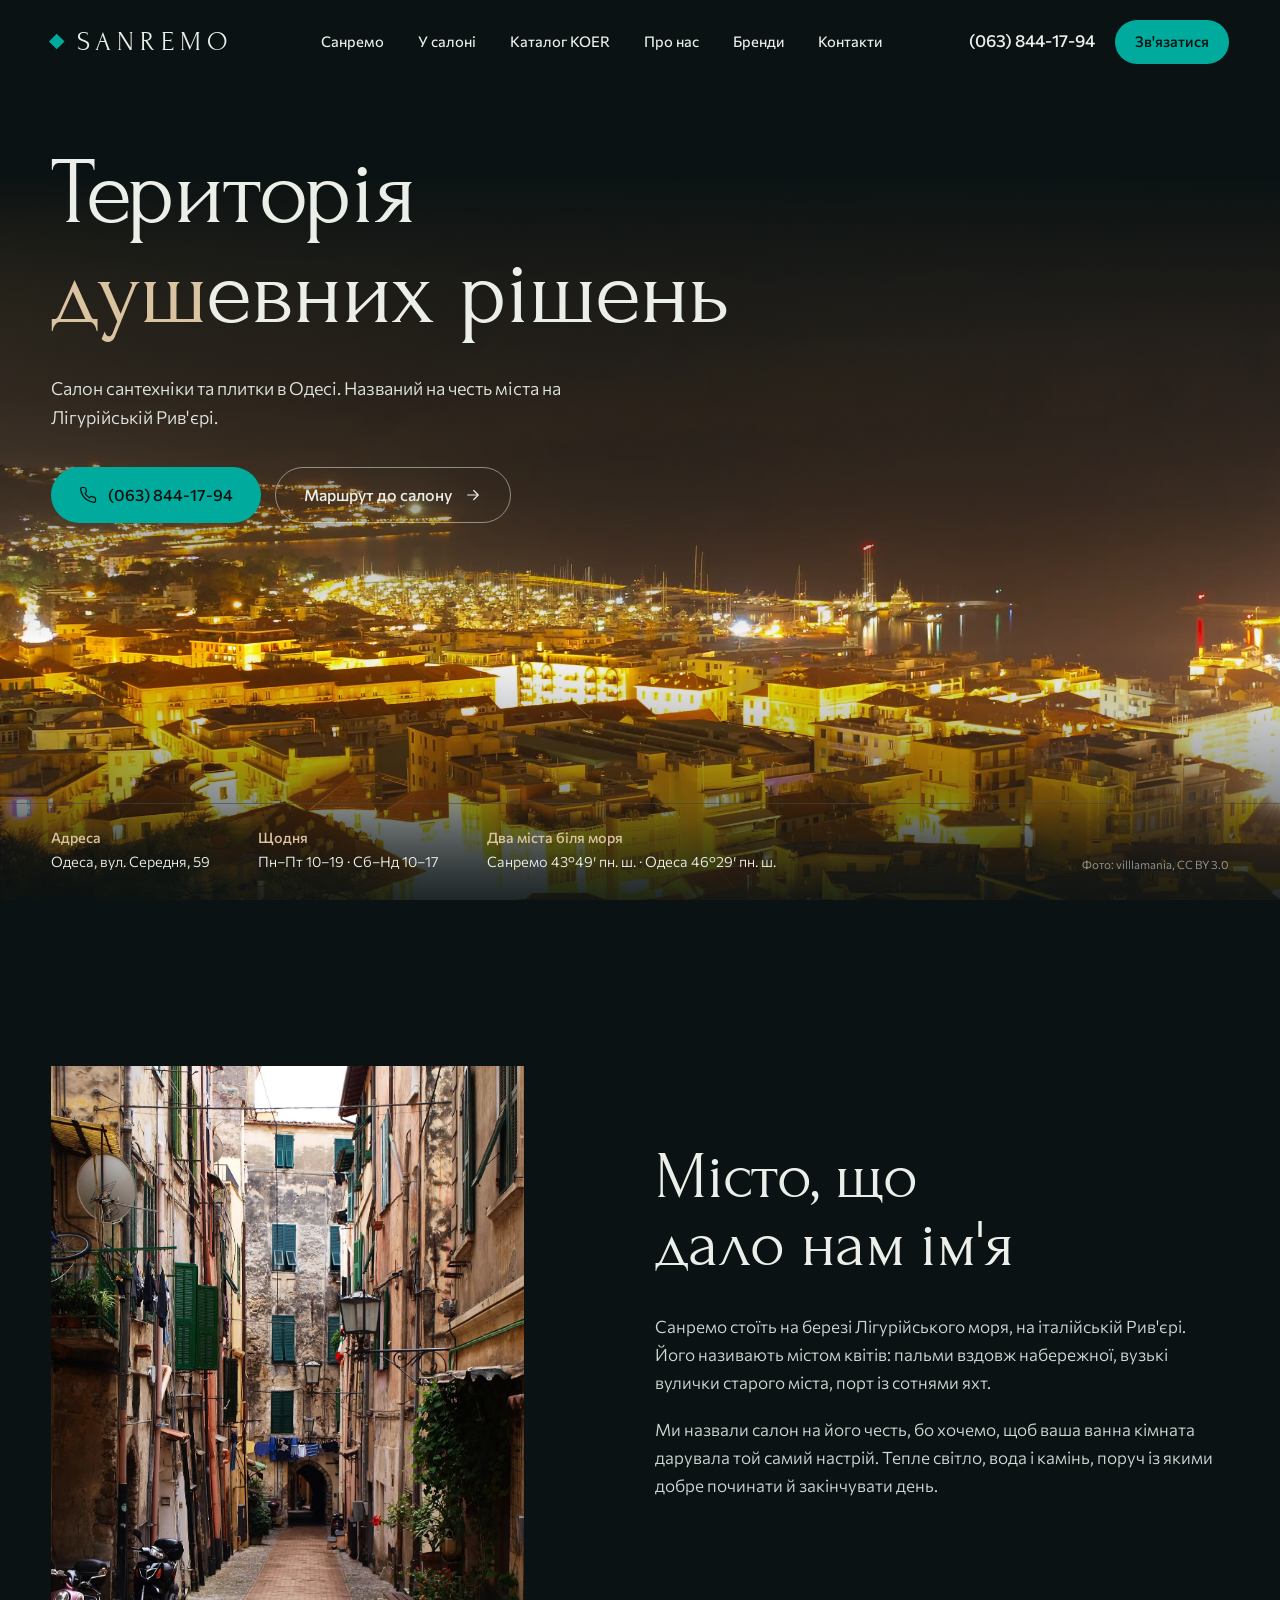
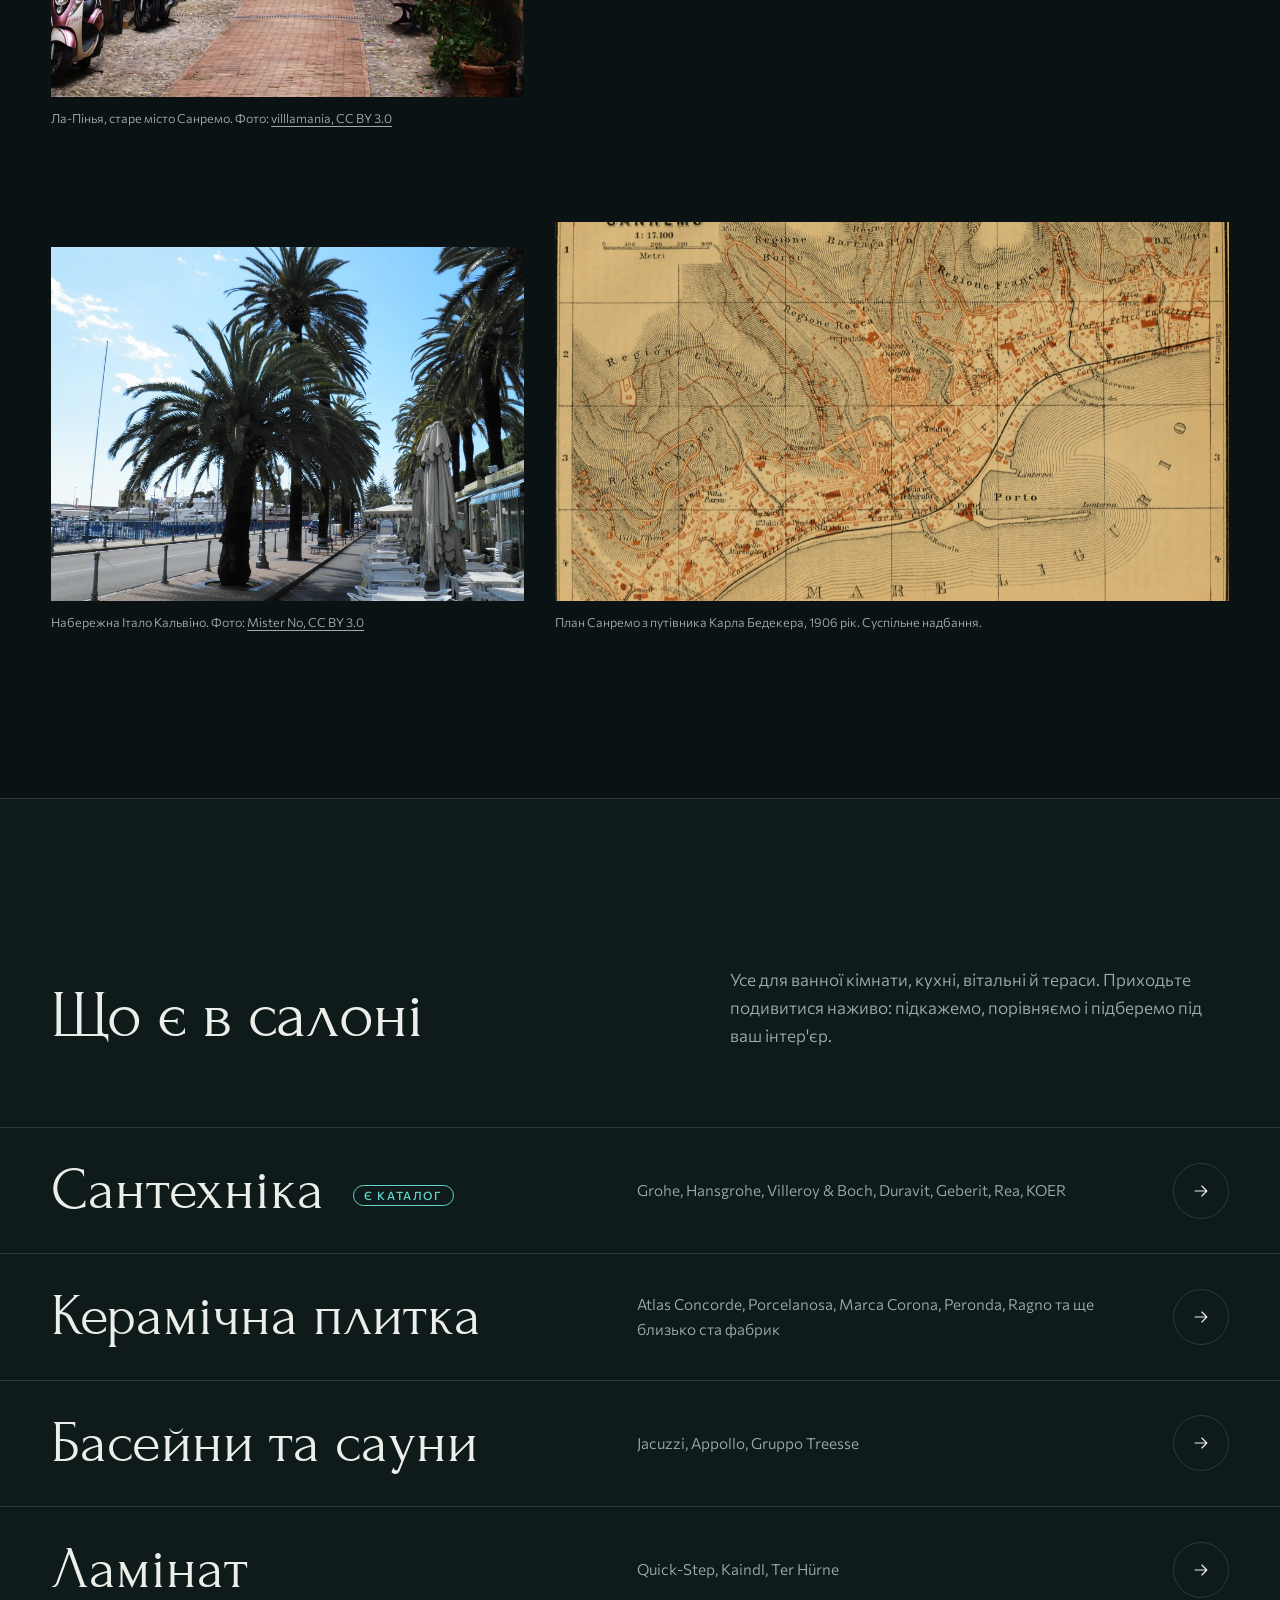
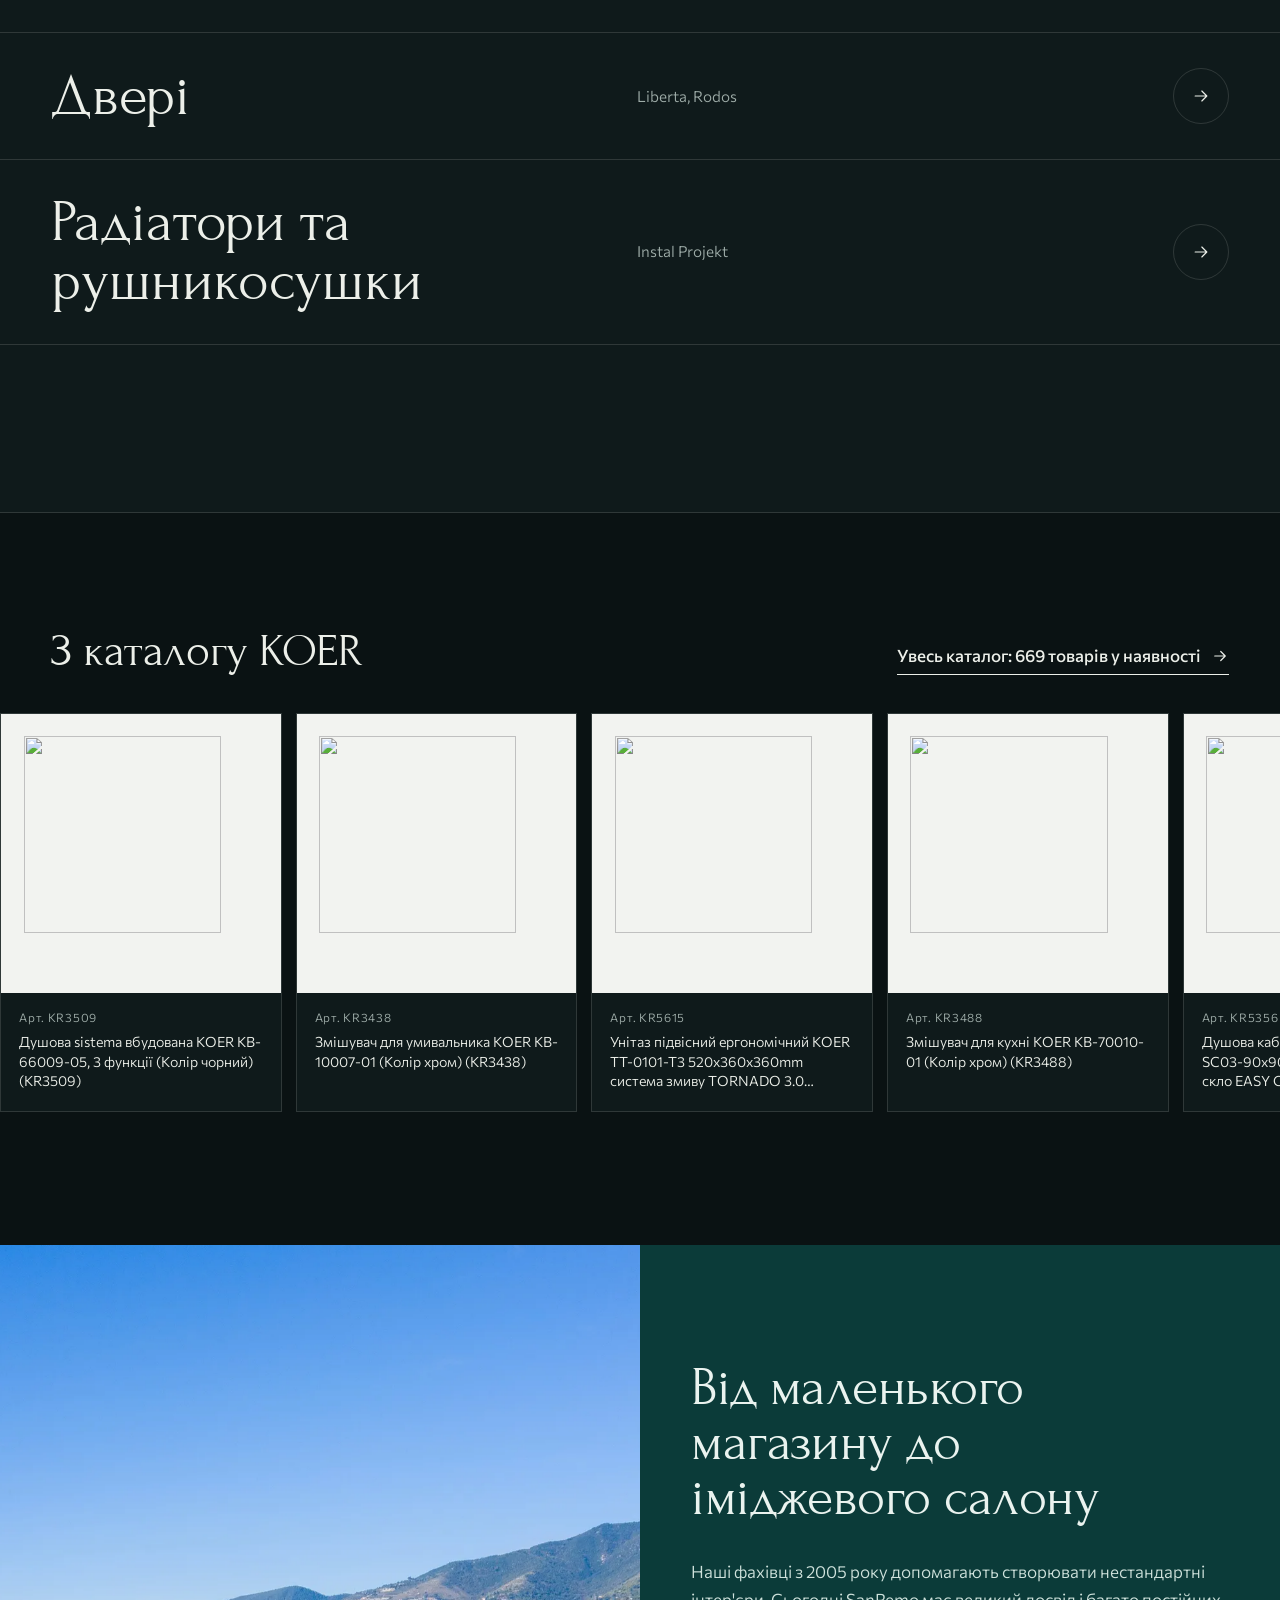
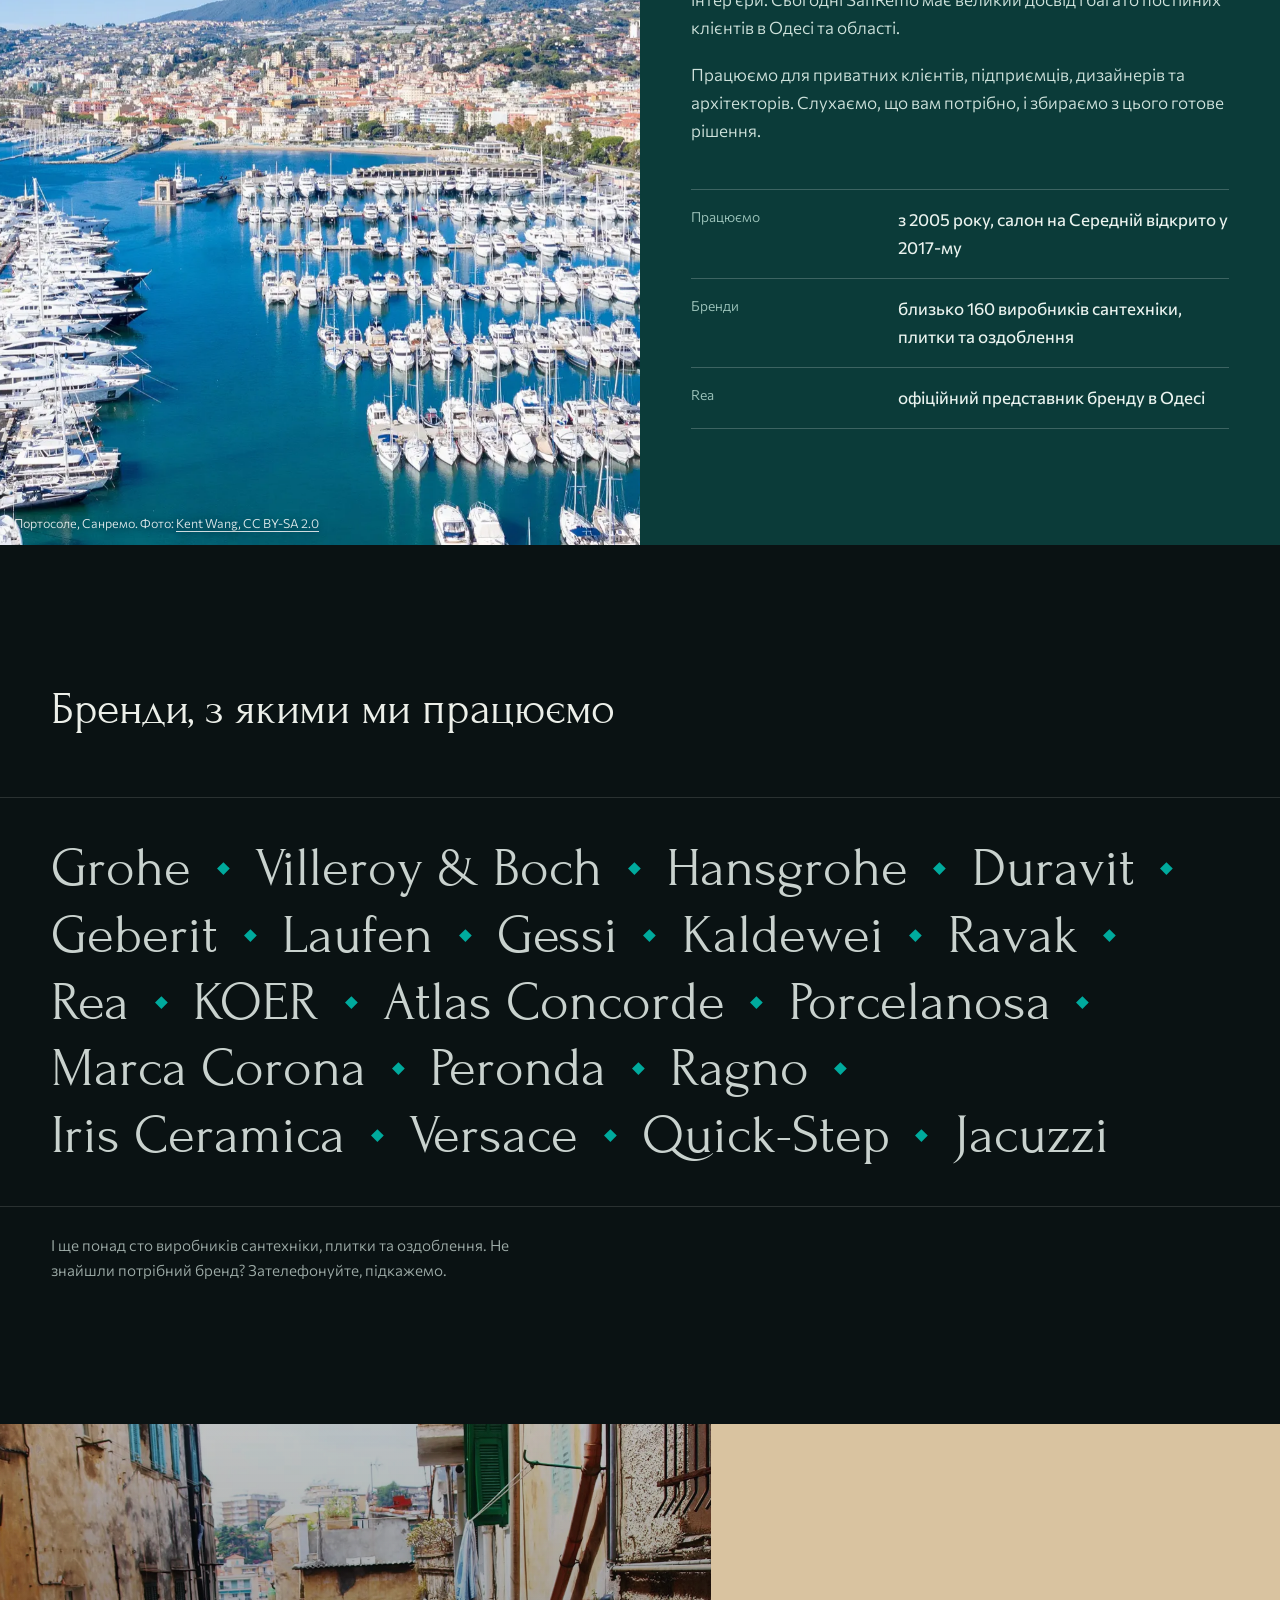
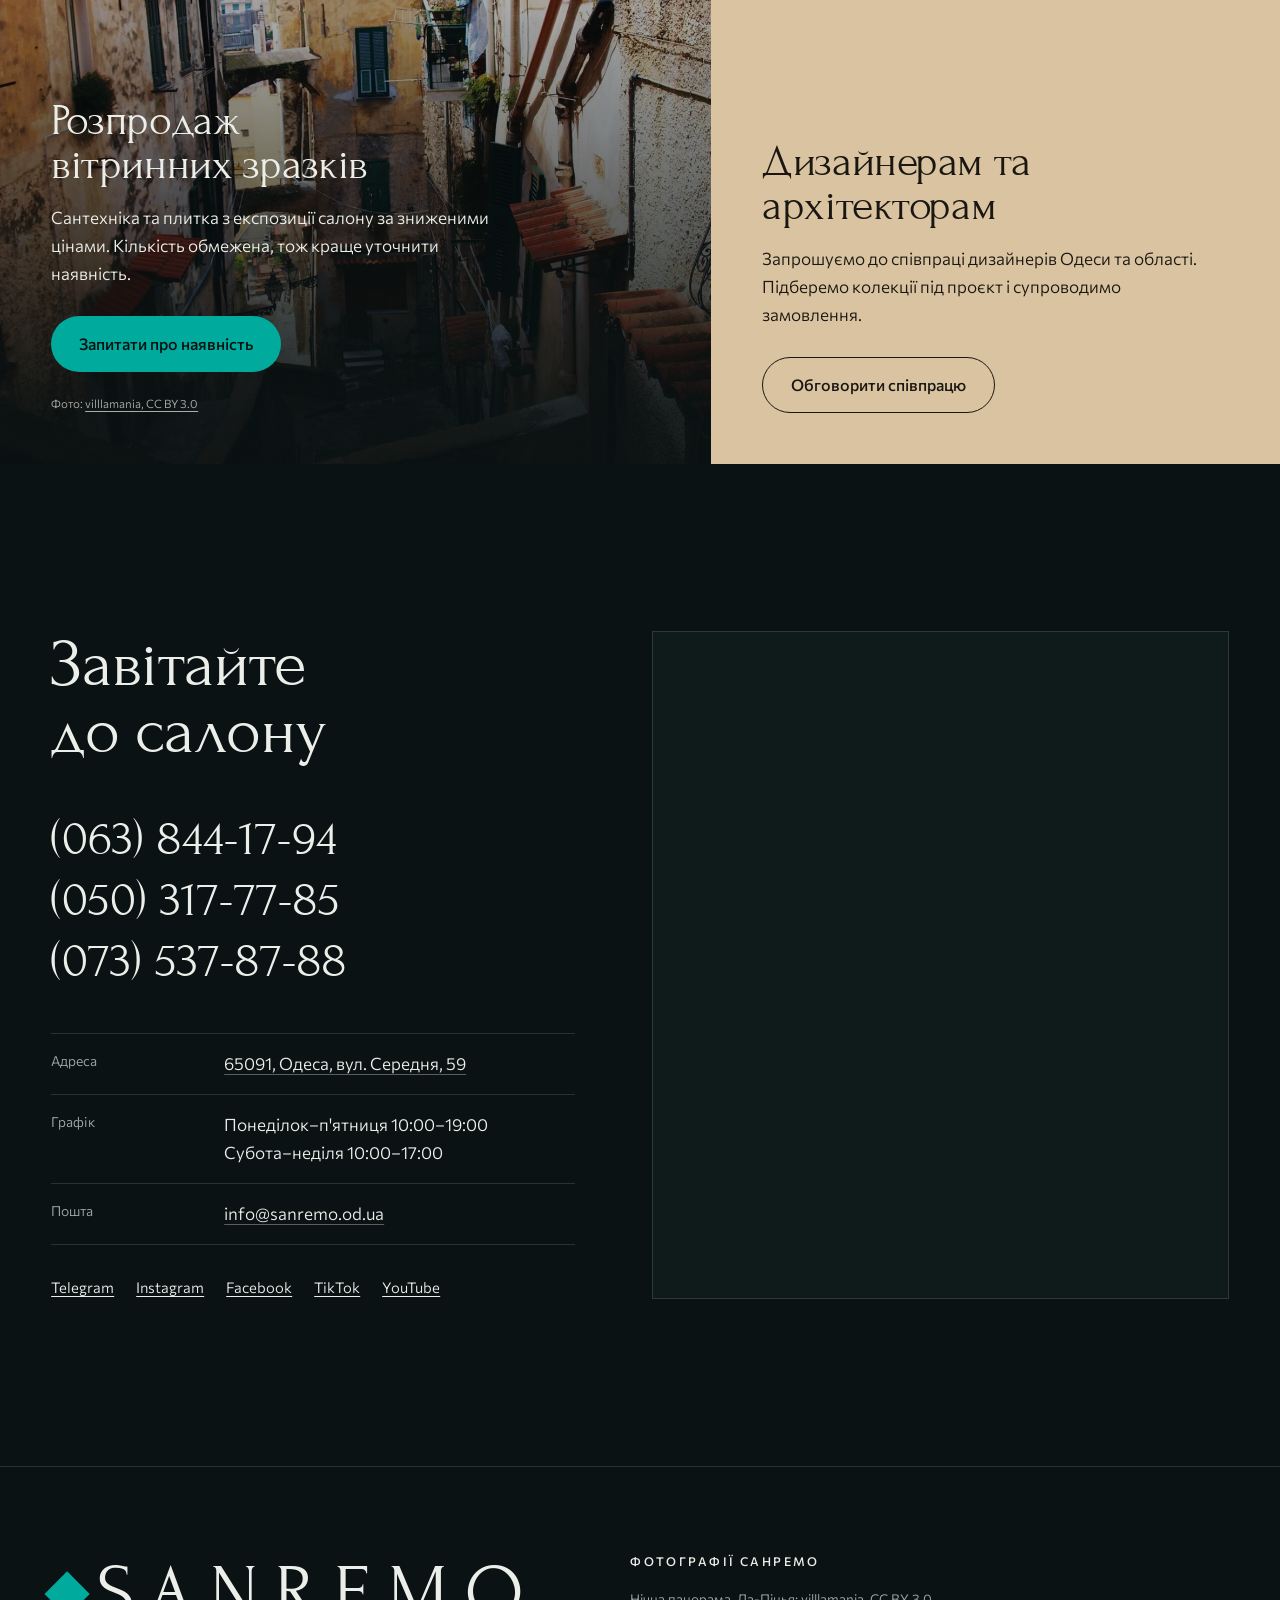
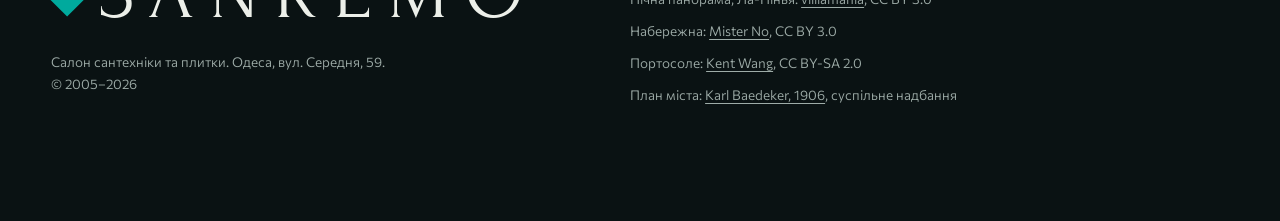
==== commit f924d948: "Оновлення сайту 2026-11-11 20:21" ====
--- a/v2/index.html
+++ b/v2/index.html
@@ -2,6 +2,7 @@
 <html lang="uk">
 <head>
 <meta charset="utf-8">
+<meta name="robots" content="noindex,nofollow">
 <meta name="viewport" content="width=device-width, initial-scale=1, viewport-fit=cover">
 <title>SanRemo — салон сантехніки та плитки в Одесі</title>
 <meta name="description" content="Салон SanRemo в Одесі: сантехніка, керамічна плитка, ламінат, двері, радіатори. Вул. Середня, 59. Працюємо з 2005 року.">
@@ -10,7 +11,7 @@
 <link rel="preconnect" href="https://fonts.gstatic.com" crossorigin>
 <link href="https://fonts.googleapis.com/css2?family=Commissioner:wght@300..600&family=Forum&display=swap" rel="stylesheet">
 <link rel="preload" as="image" href="img/night.webp">
-<link rel="stylesheet" href="v2.css?v=6">
+<link rel="stylesheet" href="v2.css?v=7">
 <script>document.documentElement.classList.add('js')</script>
 </head>
 <body>
@@ -235,7 +236,8 @@
 const io = new IntersectionObserver(es => es.forEach(e => { if (e.isIntersecting) { e.target.classList.add('in'); io.unobserve(e.target); } }), {threshold: .15, rootMargin: '0px 0px -6% 0px'});
 document.querySelectorAll('.curtain,.lift').forEach(el => io.observe(el));
 // Safety net: never leave content hidden if the observer does not fire
-setTimeout(() => document.querySelectorAll('.curtain:not(.in),.lift:not(.in)').forEach(el => { const r = el.getBoundingClientRect(); if (r.top < innerHeight) el.classList.add('in'); }), 2500);
+const sweep = () => document.querySelectorAll('.curtain:not(.in),.lift:not(.in)').forEach(el => { const r = el.getBoundingClientRect(); if (r.top < innerHeight * .92 && r.bottom > 0) el.classList.add('in'); });
+setTimeout(sweep, 2500); addEventListener('scroll', sweep, {passive: true});
 
 // Photographs drift slowly against the scroll
 const drift = [...document.querySelectorAll('[data-drift]')];
--- a/v2/v2.css
+++ b/v2/v2.css
@@ -88,8 +88,8 @@
 /* Curtain reveal for photographs, fade for text */
 .curtain{overflow:hidden;position:relative}
 .curtain img{width:100%;height:100%;object-fit:cover;will-change:transform}
-.js .curtain{clip-path:inset(100% 0 0 0);transition:clip-path 1.5s var(--ease)}
-.js .curtain.in{clip-path:inset(0)}
+.js .curtain img{clip-path:inset(100% 0 0 0);transition:clip-path 1.5s var(--ease)}
+.js .curtain.in img{clip-path:inset(0)}
 .js .lift{opacity:0;transform:translateY(26px);transition:opacity 1s var(--ease),transform 1s var(--ease)}
 .js .lift.in{opacity:1;transform:none}
 
@@ -211,7 +211,7 @@
 @media (prefers-reduced-motion:reduce){
   html{scroll-behavior:auto}
   .hero-photo img,.hero h1 .line>span,.hero-sub,.hero-acts{animation:none}
-  .js .curtain{clip-path:none;transition:none}
+  .js .curtain img{clip-path:none;transition:none}
   .js .lift{opacity:1;transform:none;transition:none}
 }
 
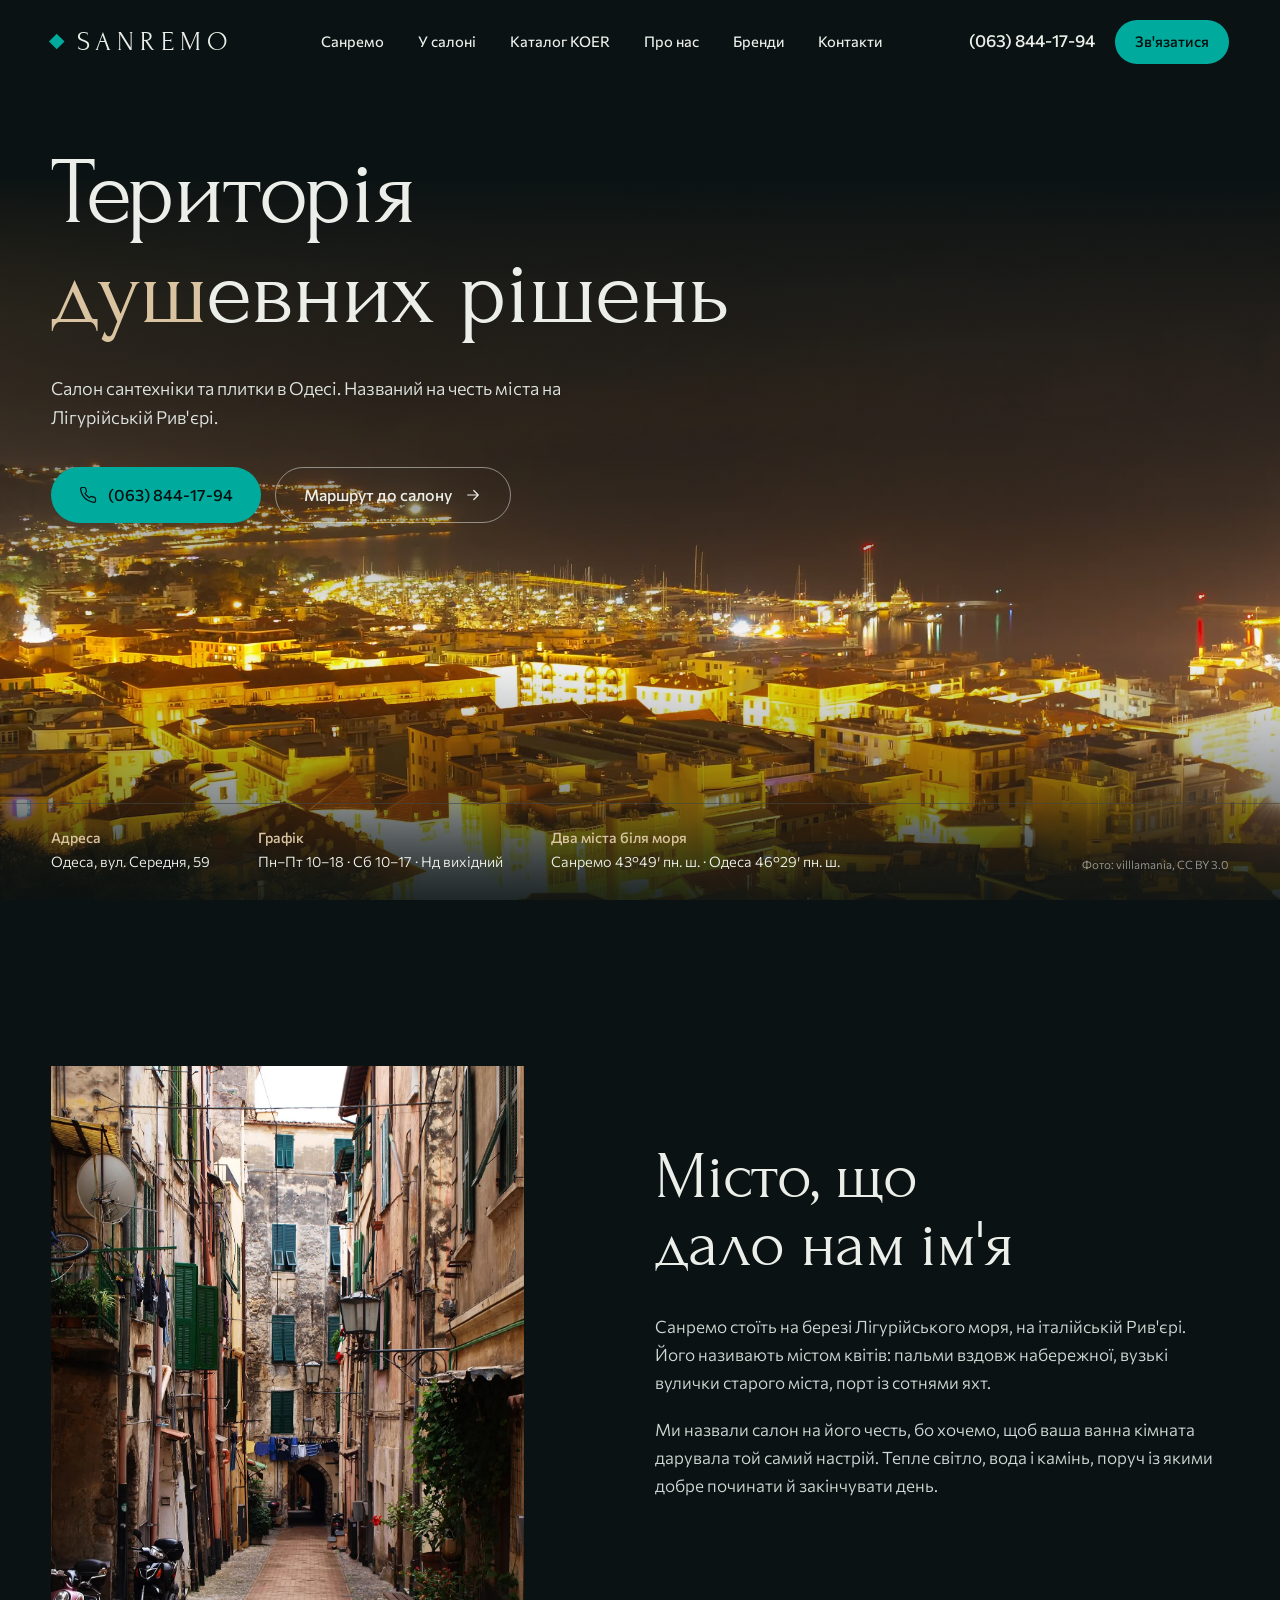
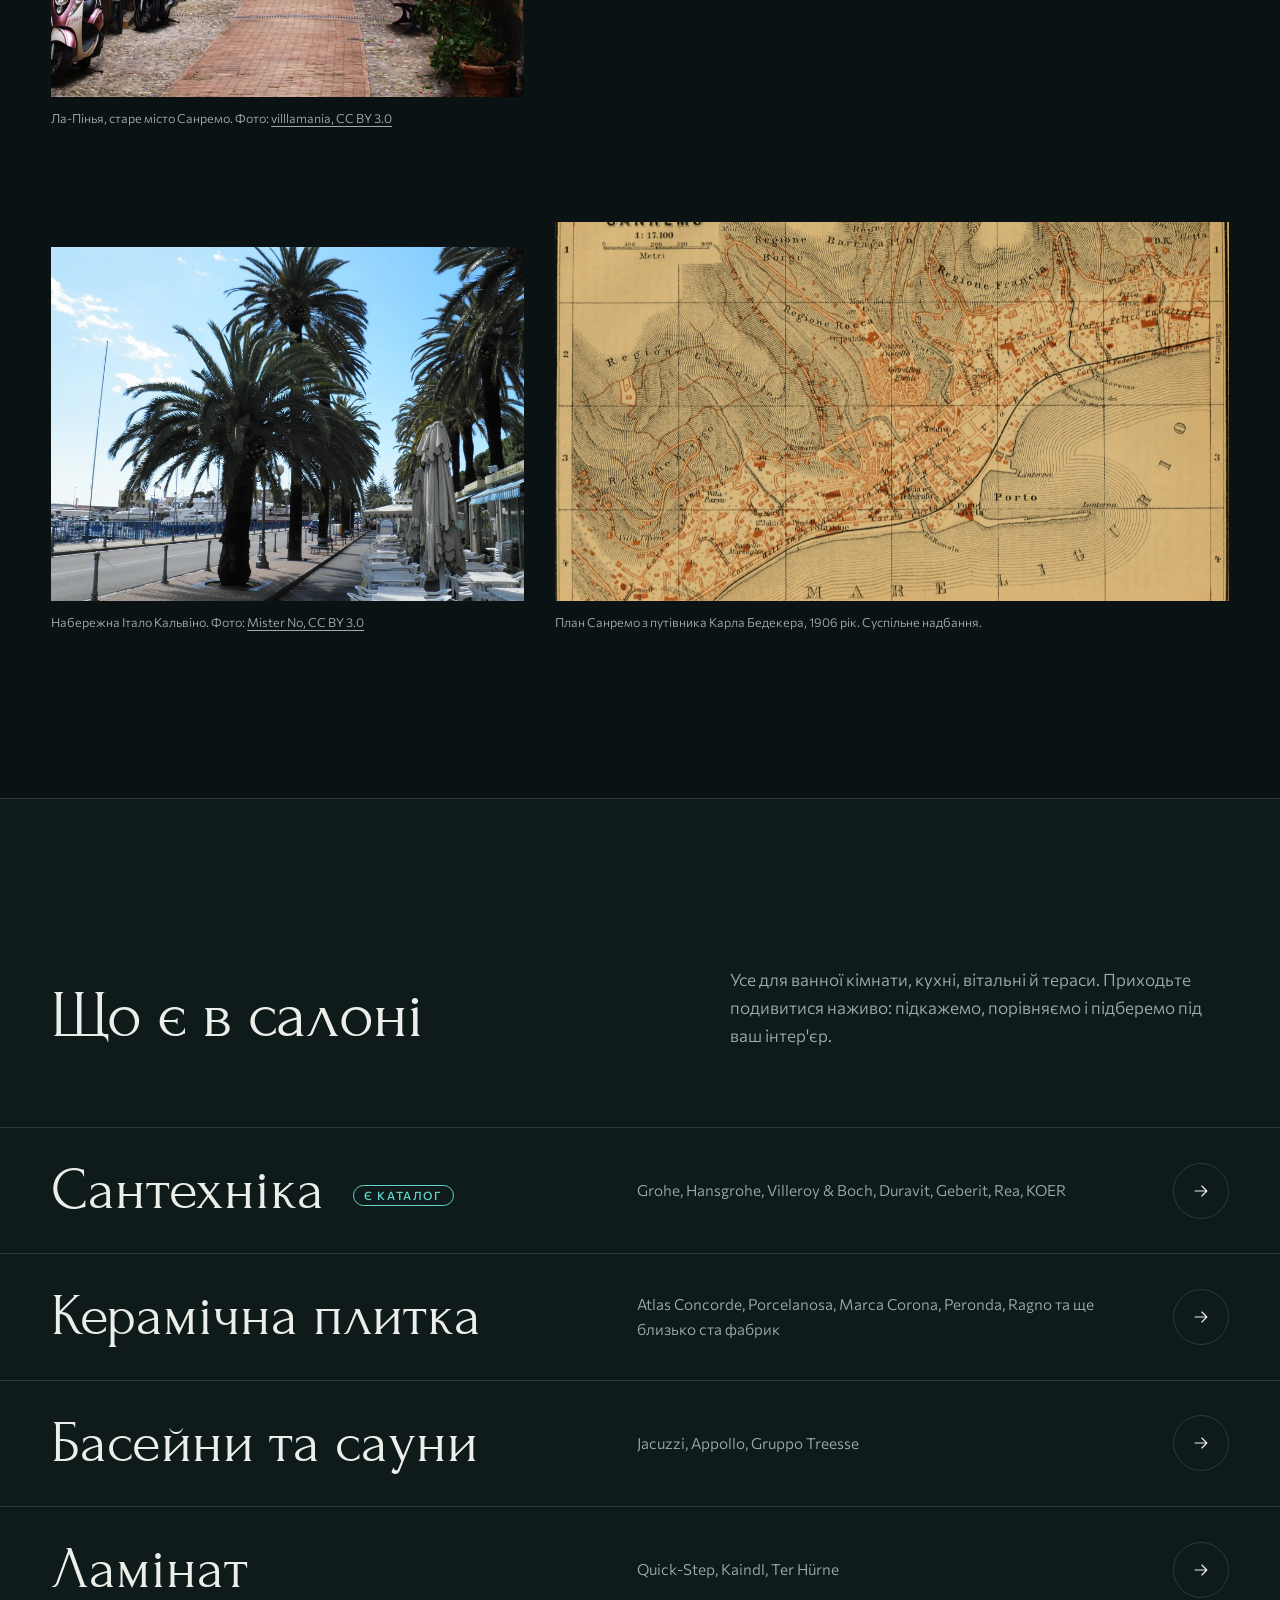
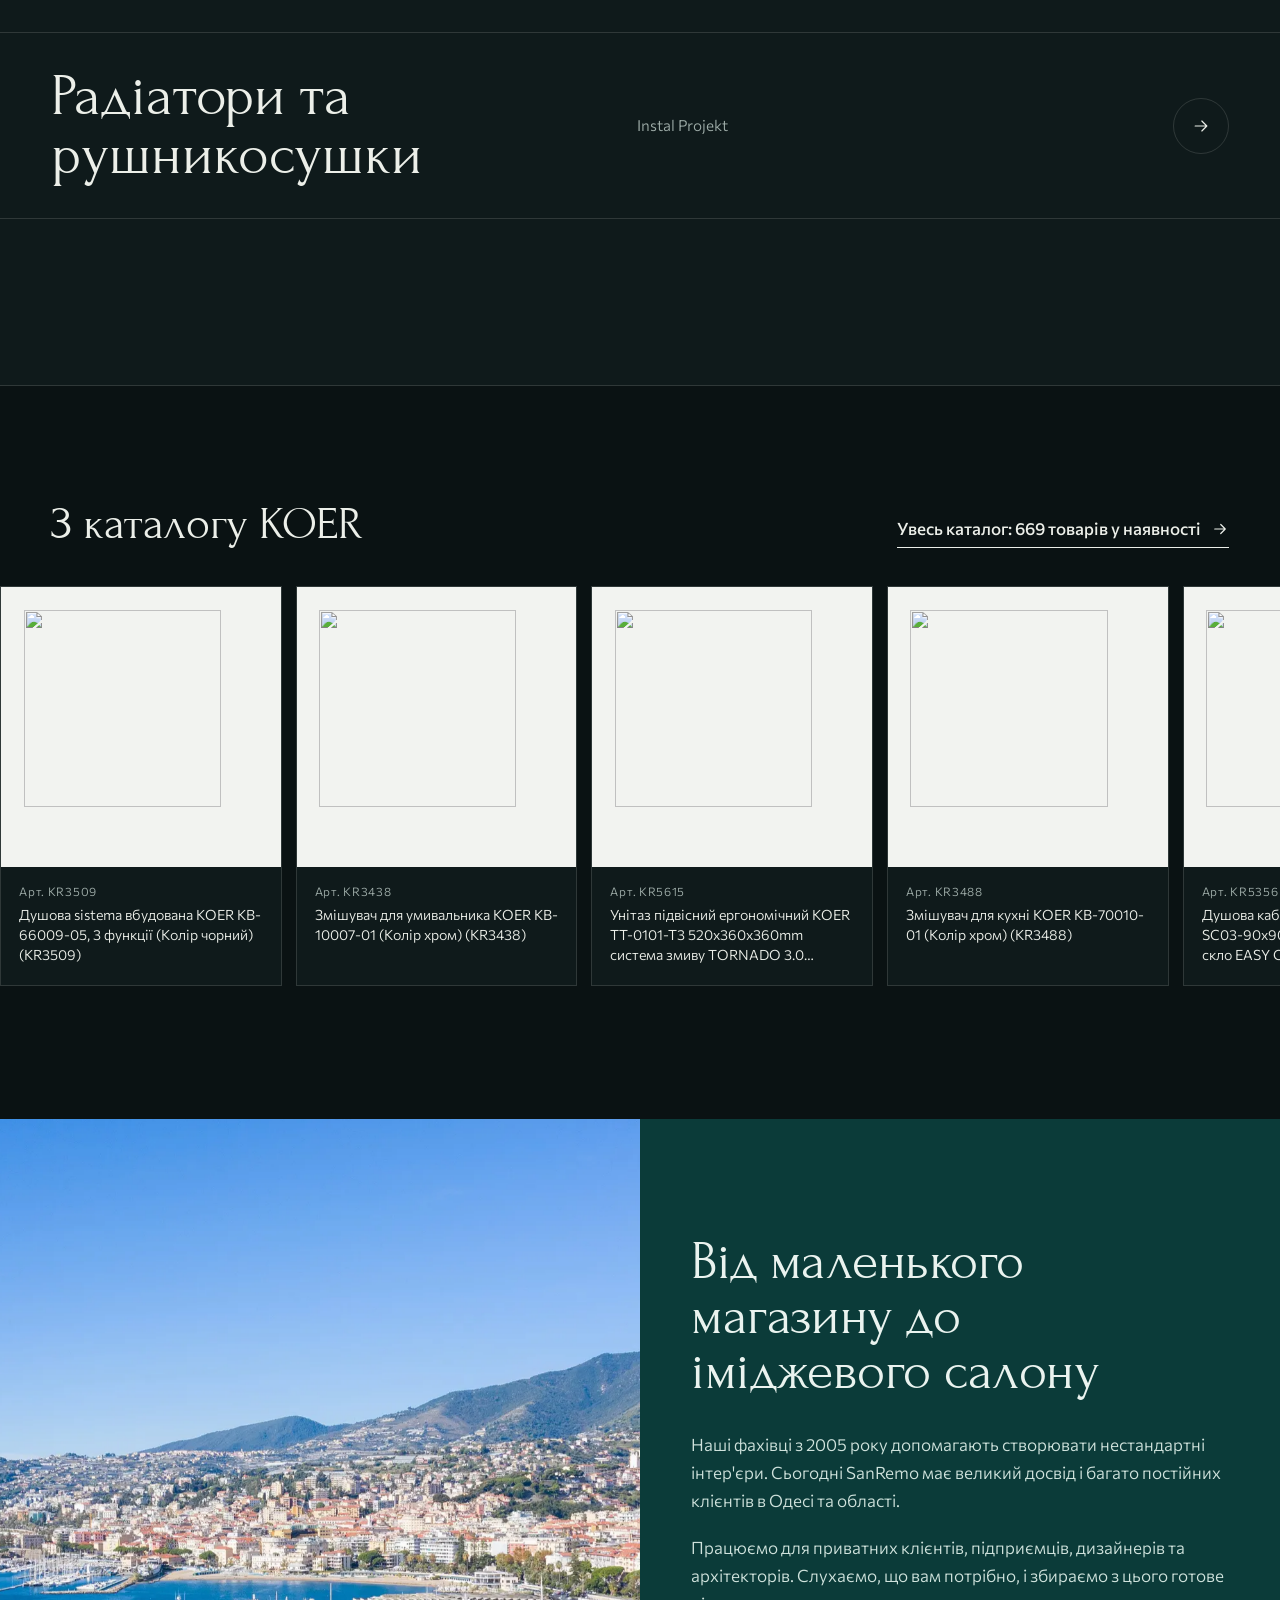
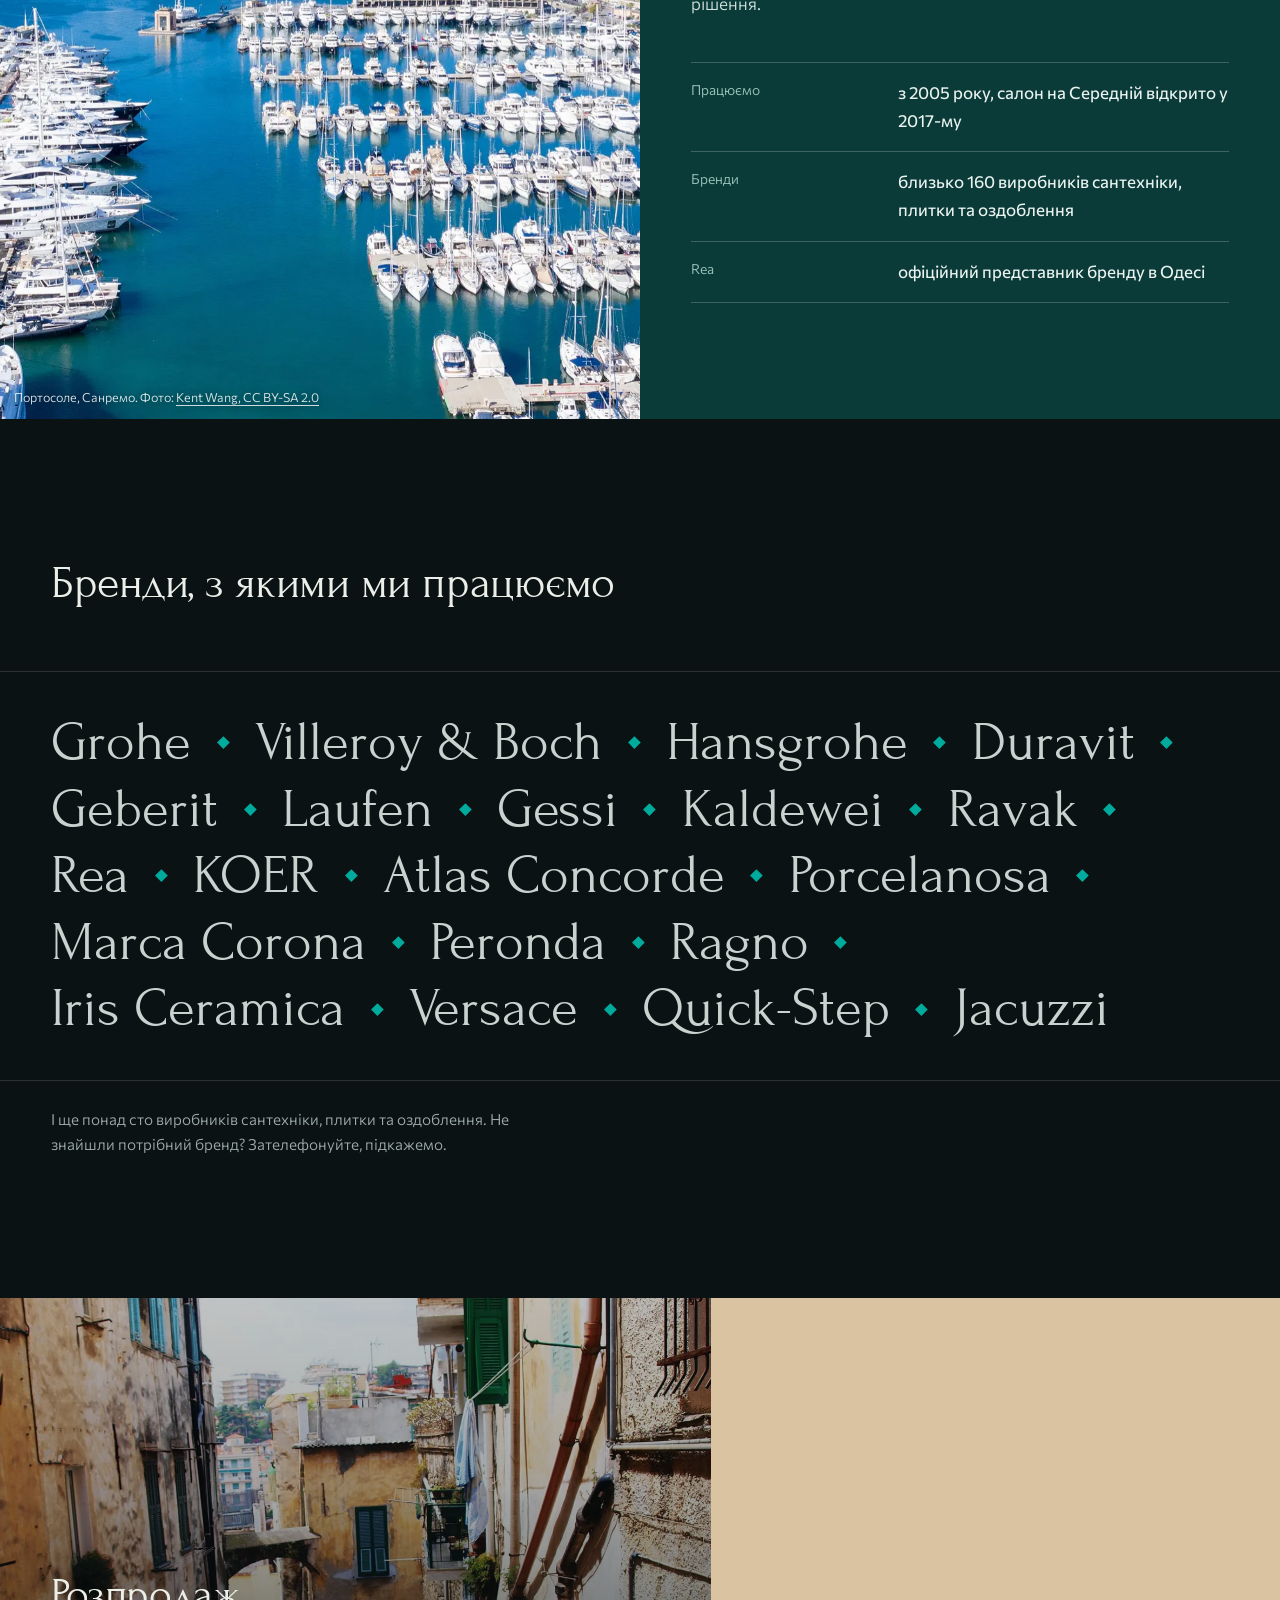
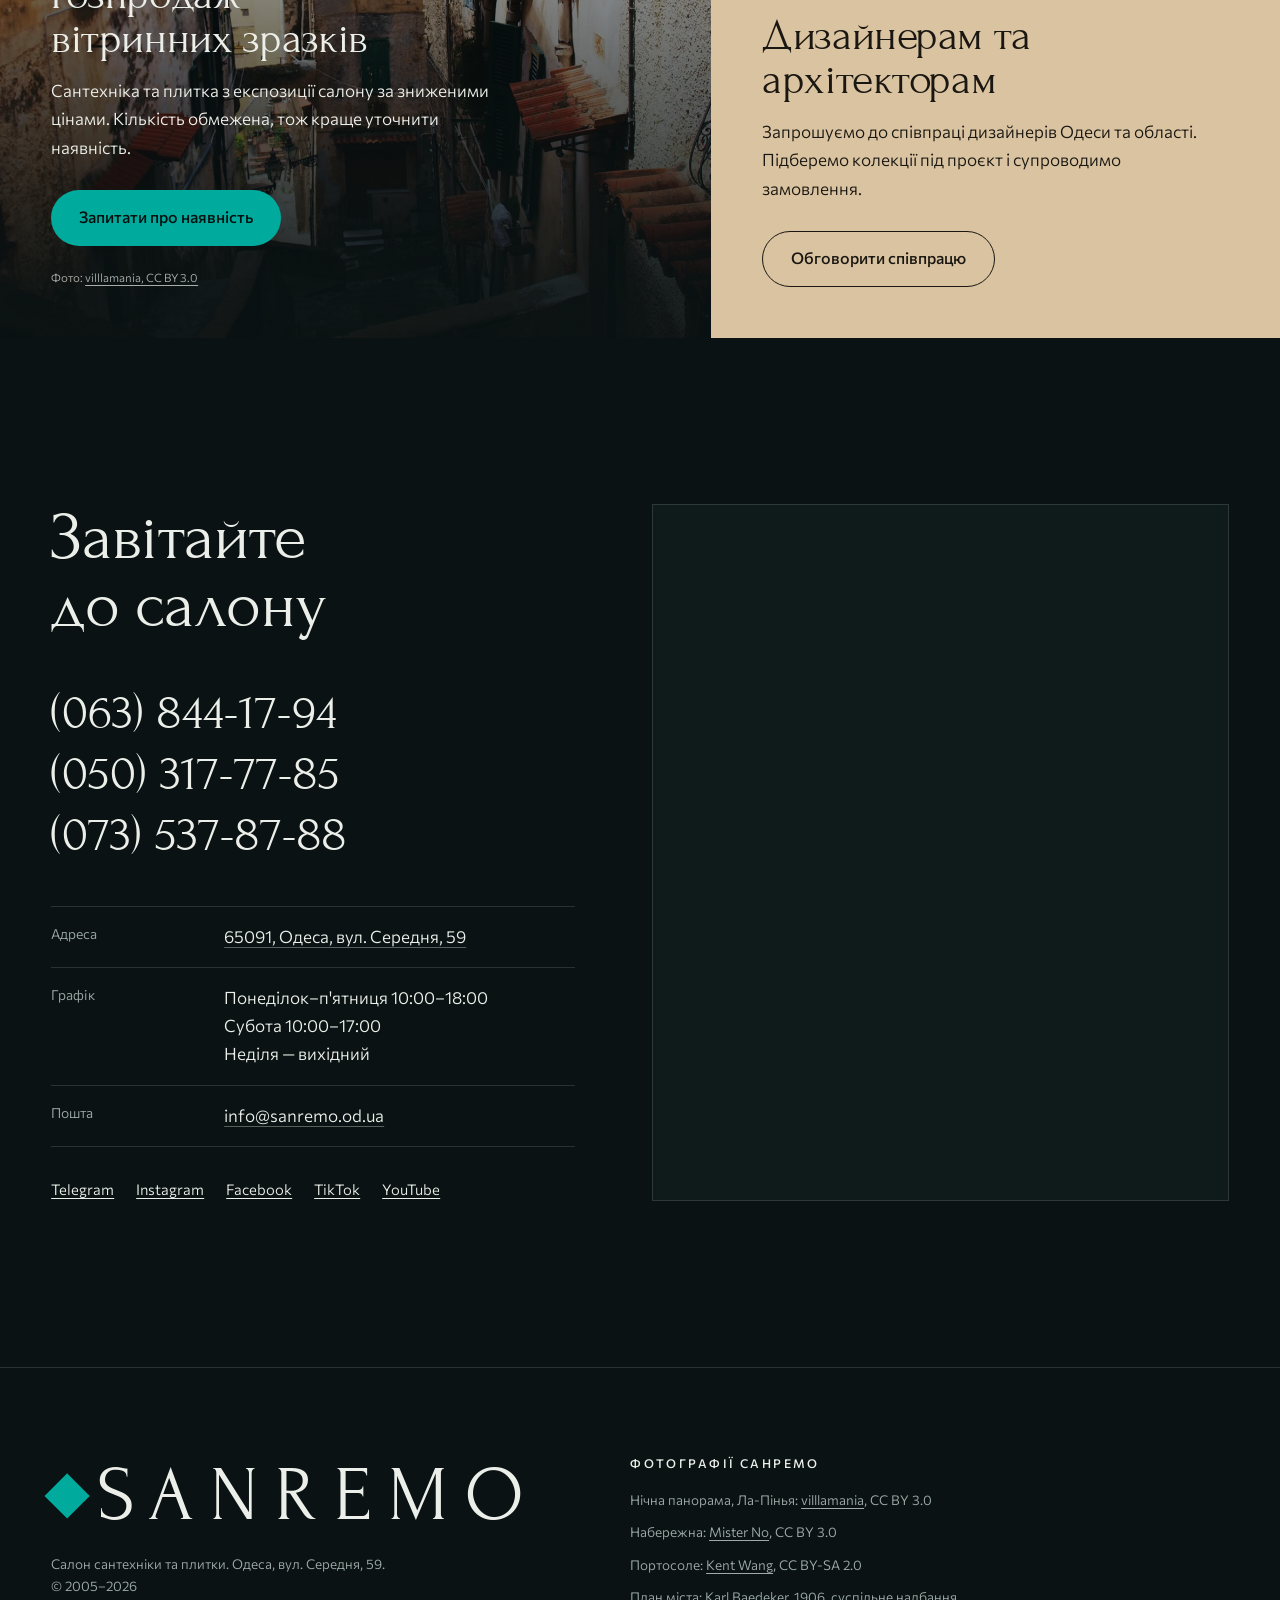
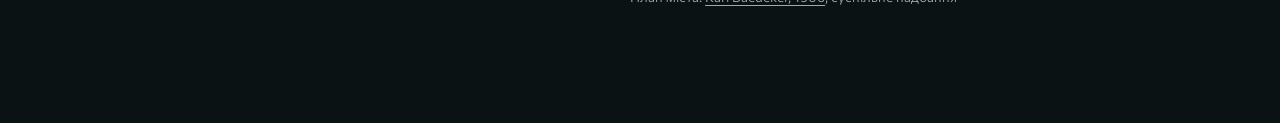
==== commit 5785fa74: "Прибрати розділ «Двері», оновити графік роботи - Видалено категорію «Двері» (Liberta, Rodos) на голо" ====
--- a/v2/index.html
+++ b/v2/index.html
@@ -5,7 +5,7 @@
 <meta name="robots" content="noindex,nofollow">
 <meta name="viewport" content="width=device-width, initial-scale=1, viewport-fit=cover">
 <title>SanRemo — салон сантехніки та плитки в Одесі</title>
-<meta name="description" content="Салон SanRemo в Одесі: сантехніка, керамічна плитка, ламінат, двері, радіатори. Вул. Середня, 59. Працюємо з 2005 року.">
+<meta name="description" content="Салон SanRemo в Одесі: сантехніка, керамічна плитка, ламінат, радіатори. Вул. Середня, 59. Працюємо з 2005 року.">
 <meta name="theme-color" content="#0a1213">
 <link rel="preconnect" href="https://fonts.googleapis.com">
 <link rel="preconnect" href="https://fonts.gstatic.com" crossorigin>
@@ -50,7 +50,7 @@
   </div>
   <div class="hero-foot">
     <div><b>Адреса</b>Одеса, вул. Середня, 59</div>
-    <div><b>Щодня</b>Пн–Пт 10–19 · Сб–Нд 10–17</div>
+    <div><b>Графік</b>Пн–Пт 10–18 · Сб 10–17 · Нд вихідний</div>
     <div class="lat"><b>Два міста біля моря</b>Санремо 43°49′ пн. ш. · Одеса 46°29′ пн. ш.</div>
     <a class="credit" href="https://commons.wikimedia.org/wiki/File:18038_Sanremo_IM,_Italy_-_panoramio_(1).jpg" target="_blank" rel="noopener">Фото: villlamania, CC BY 3.0</a>
   </div>
@@ -88,7 +88,6 @@
     <li><a class="row" href="#kontakty"><span class="row-name">Керамічна плитка</span><span class="row-brands">Atlas Concorde, Porcelanosa, Marca Corona, Peronda, Ragno та ще близько ста фабрик</span><span class="row-go"><svg viewBox="0 0 24 24" aria-hidden="true"><path d="M5 12h14M13 6l6 6-6 6"/></svg></span></a></li>
     <li><a class="row" href="#kontakty"><span class="row-name">Басейни та сауни</span><span class="row-brands">Jacuzzi, Appollo, Gruppo Treesse</span><span class="row-go"><svg viewBox="0 0 24 24" aria-hidden="true"><path d="M5 12h14M13 6l6 6-6 6"/></svg></span></a></li>
     <li><a class="row" href="#kontakty"><span class="row-name">Ламінат</span><span class="row-brands">Quick-Step, Kaindl, Ter Hürne</span><span class="row-go"><svg viewBox="0 0 24 24" aria-hidden="true"><path d="M5 12h14M13 6l6 6-6 6"/></svg></span></a></li>
-    <li><a class="row" href="#kontakty"><span class="row-name">Двері</span><span class="row-brands">Liberta, Rodos</span><span class="row-go"><svg viewBox="0 0 24 24" aria-hidden="true"><path d="M5 12h14M13 6l6 6-6 6"/></svg></span></a></li>
     <li><a class="row" href="#kontakty"><span class="row-name">Радіатори та рушникосушки</span><span class="row-brands">Instal Projekt</span><span class="row-go"><svg viewBox="0 0 24 24" aria-hidden="true"><path d="M5 12h14M13 6l6 6-6 6"/></svg></span></a></li>
   </ul>
 </section>
@@ -176,7 +175,7 @@
       </ul>
       <dl class="info lift">
         <div><dt>Адреса</dt><dd><a href="https://maps.google.com/?q=46.4810,30.6858" target="_blank" rel="noopener">65091, Одеса, вул. Середня, 59</a></dd></div>
-        <div><dt>Графік</dt><dd>Понеділок–п'ятниця 10:00–19:00<br>Субота–неділя 10:00–17:00</dd></div>
+        <div><dt>Графік</dt><dd>Понеділок–п'ятниця 10:00–18:00<br>Субота 10:00–17:00<br>Неділя — вихідний</dd></div>
         <div><dt>Пошта</dt><dd><a href="mailto:info@sanremo.od.ua">info@sanremo.od.ua</a></dd></div>
       </dl>
       <div class="socials lift">
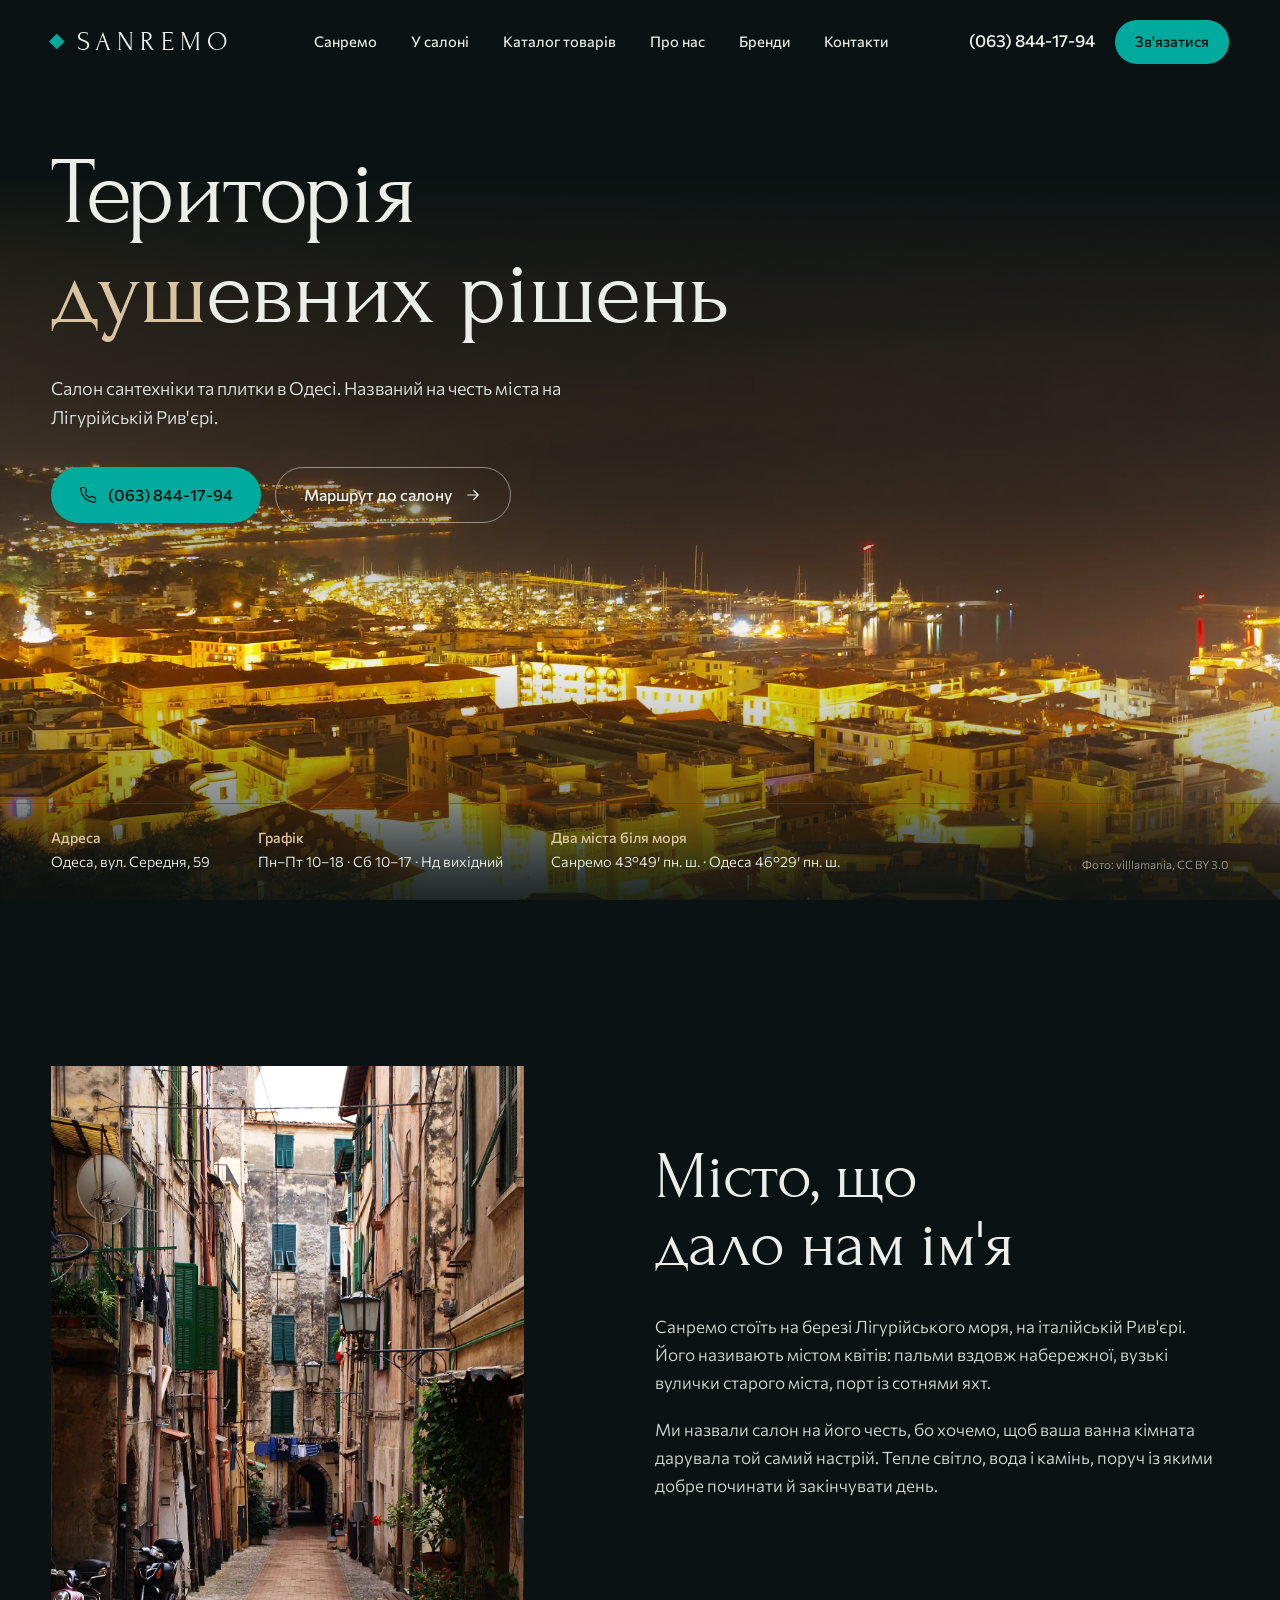
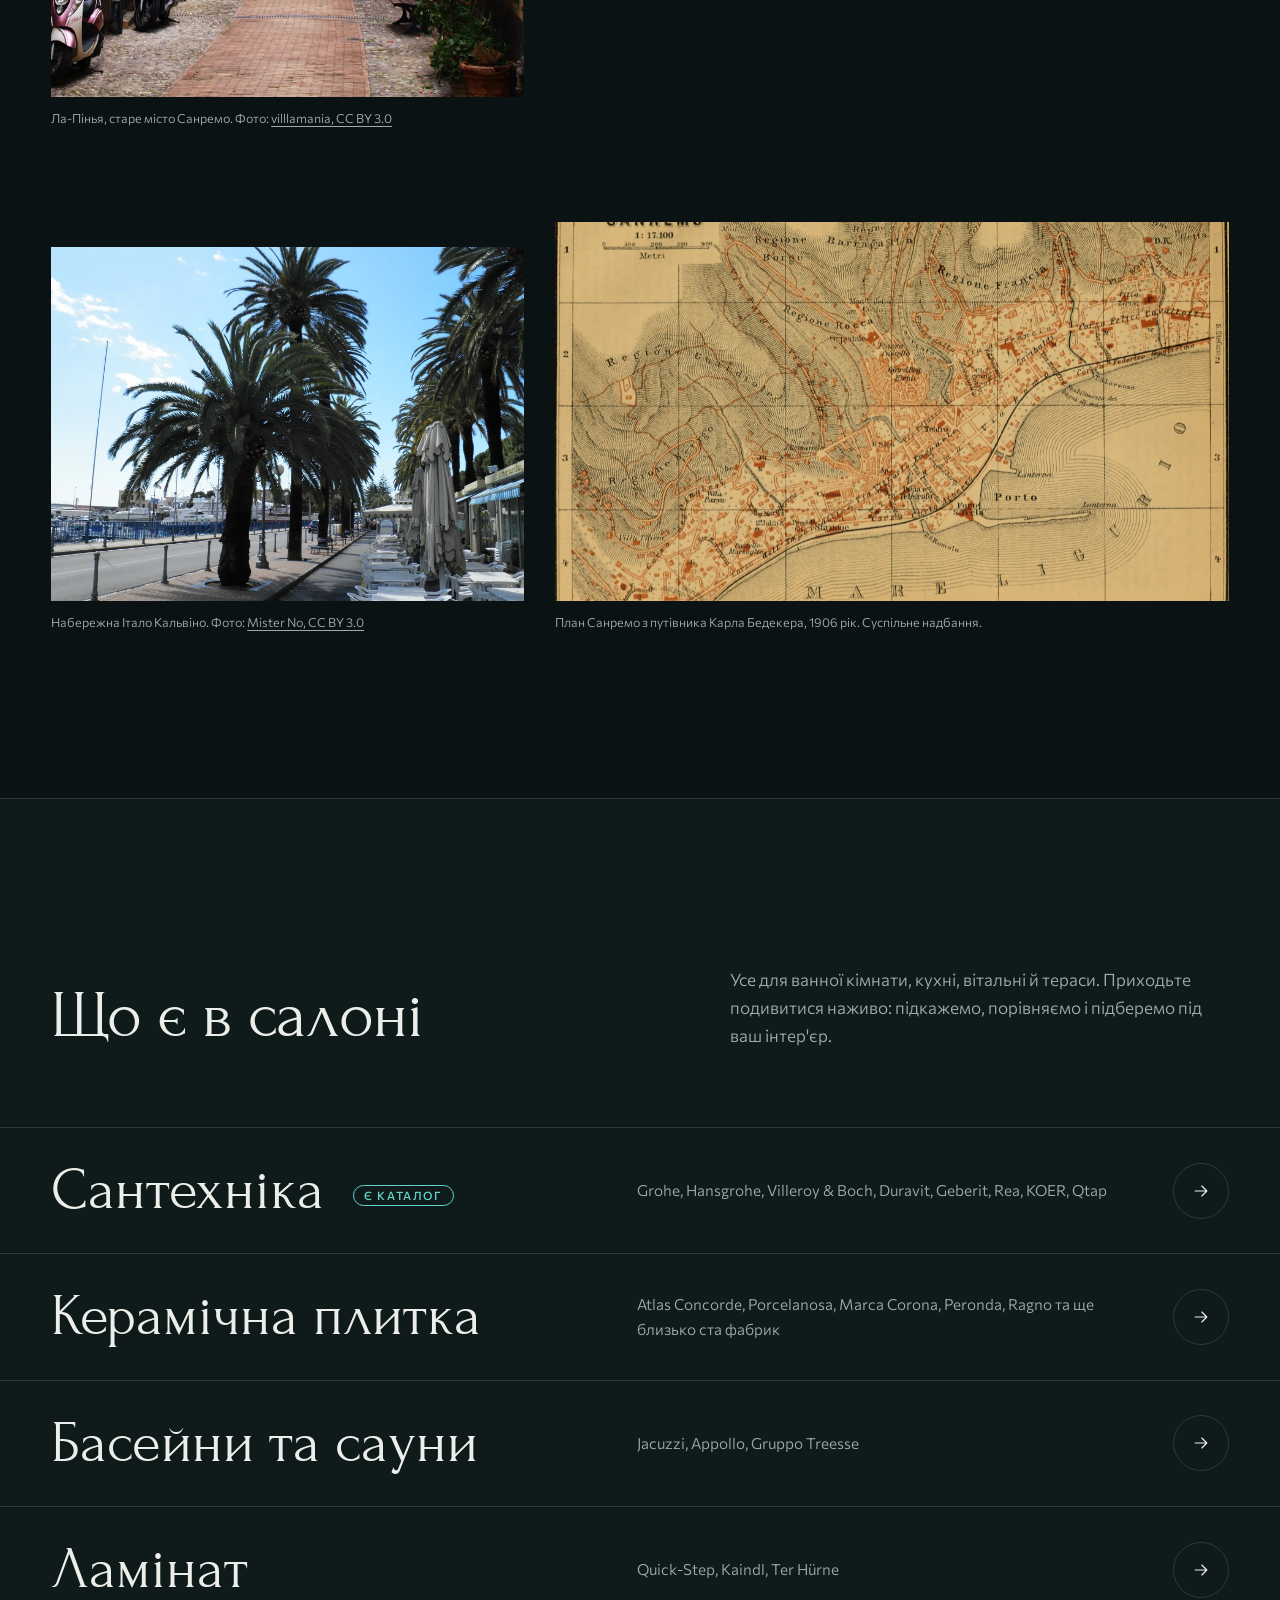
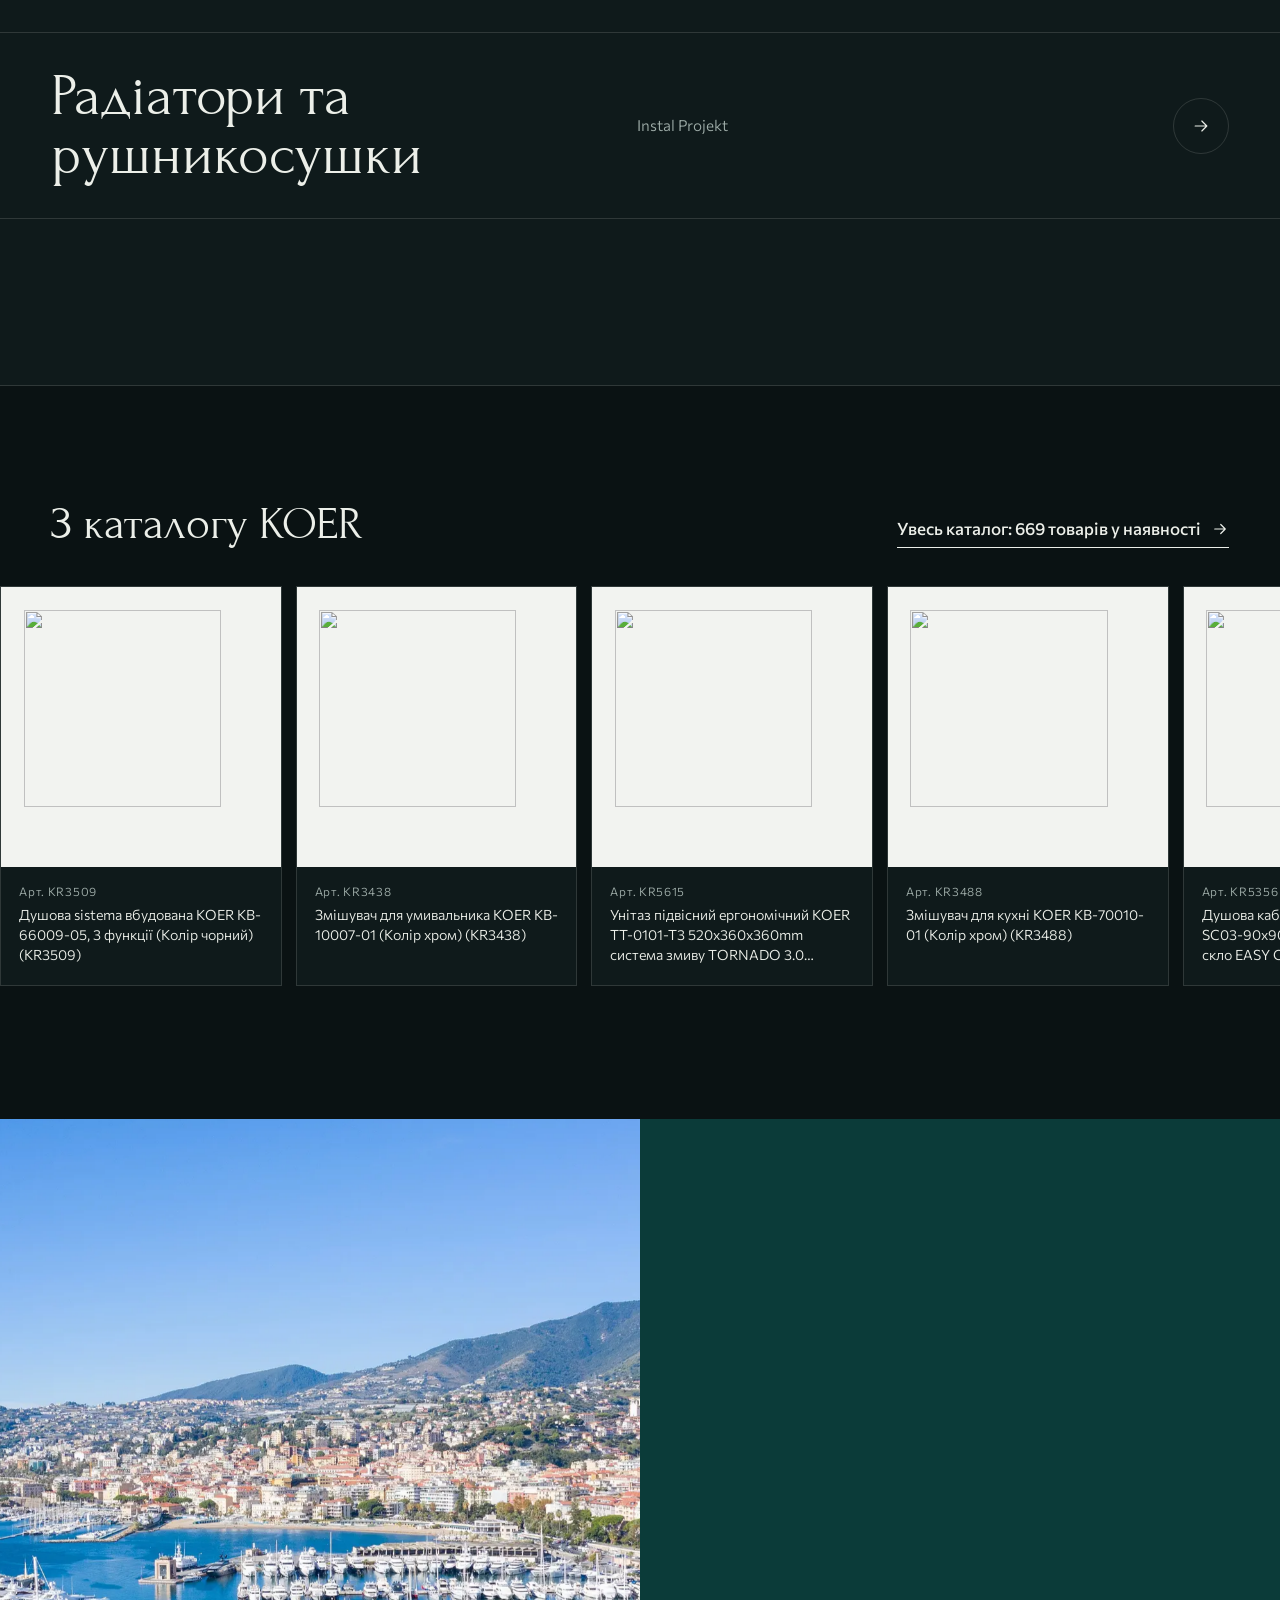
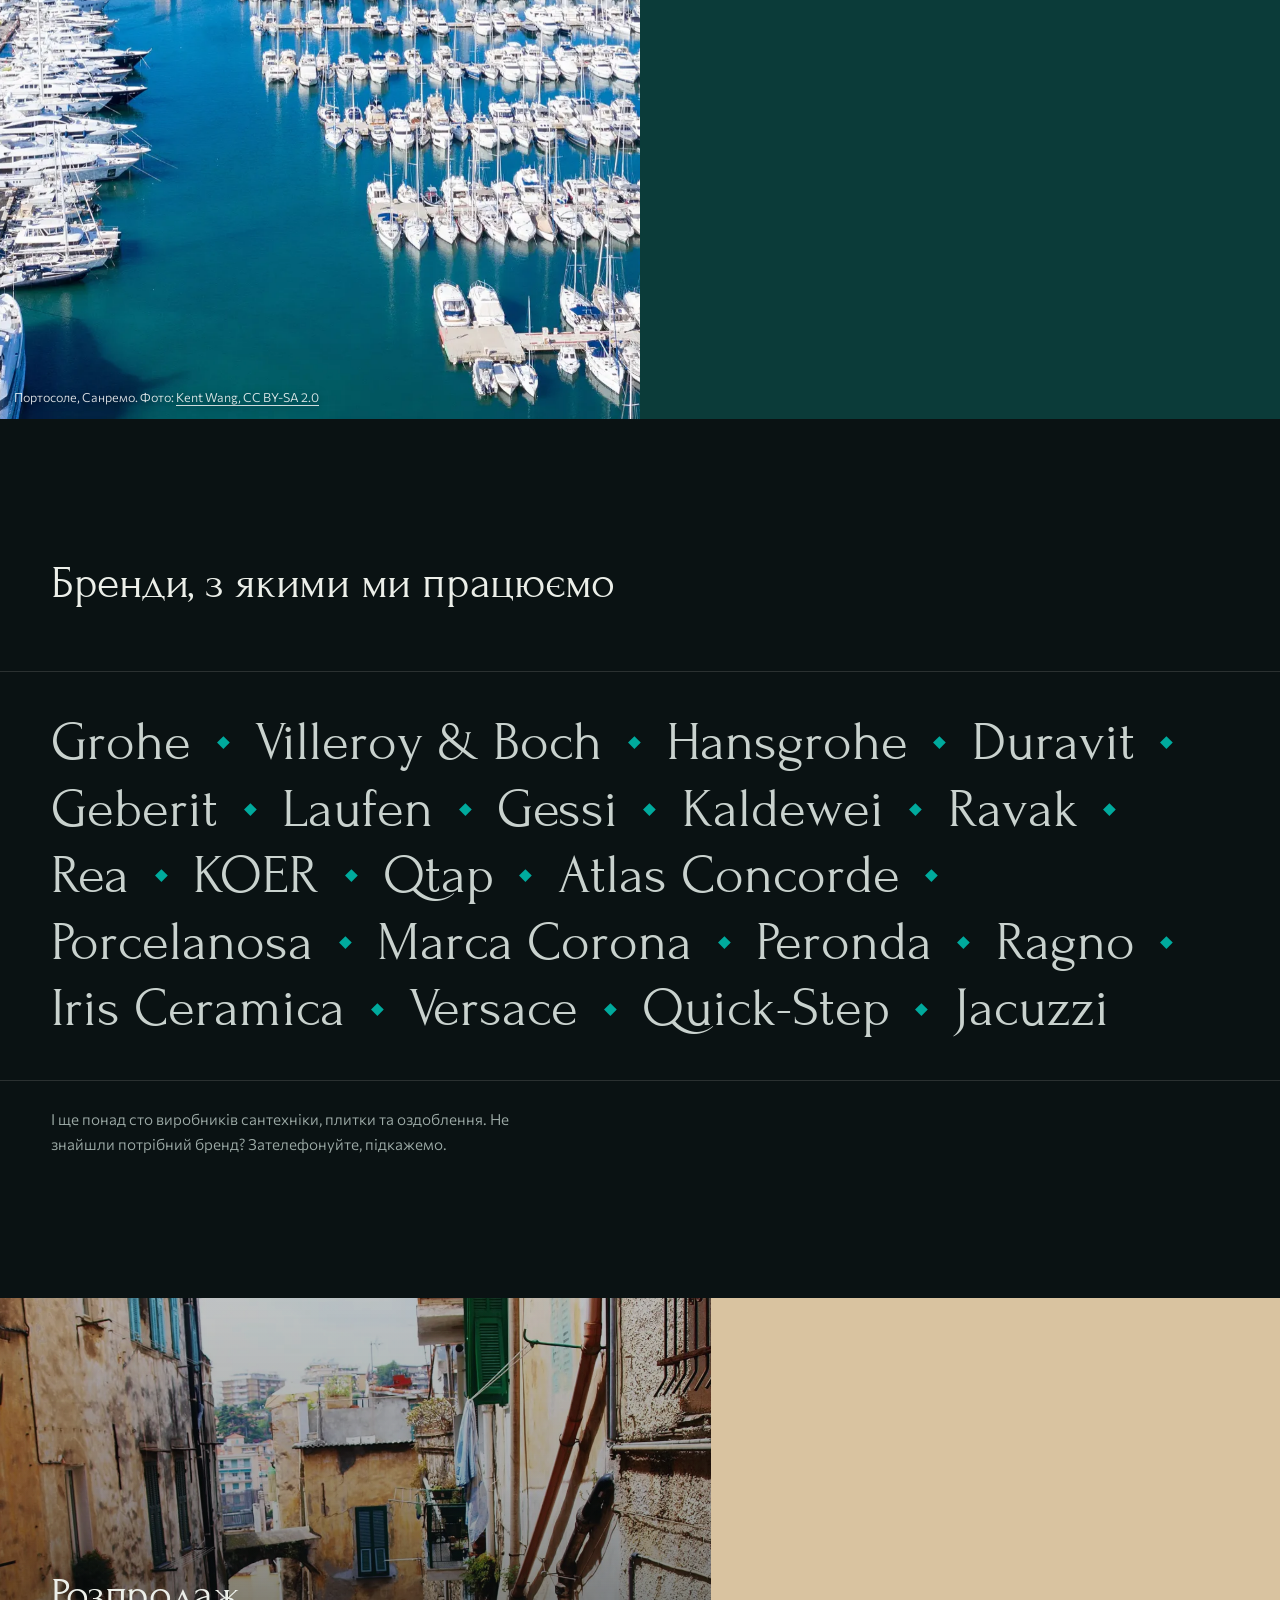
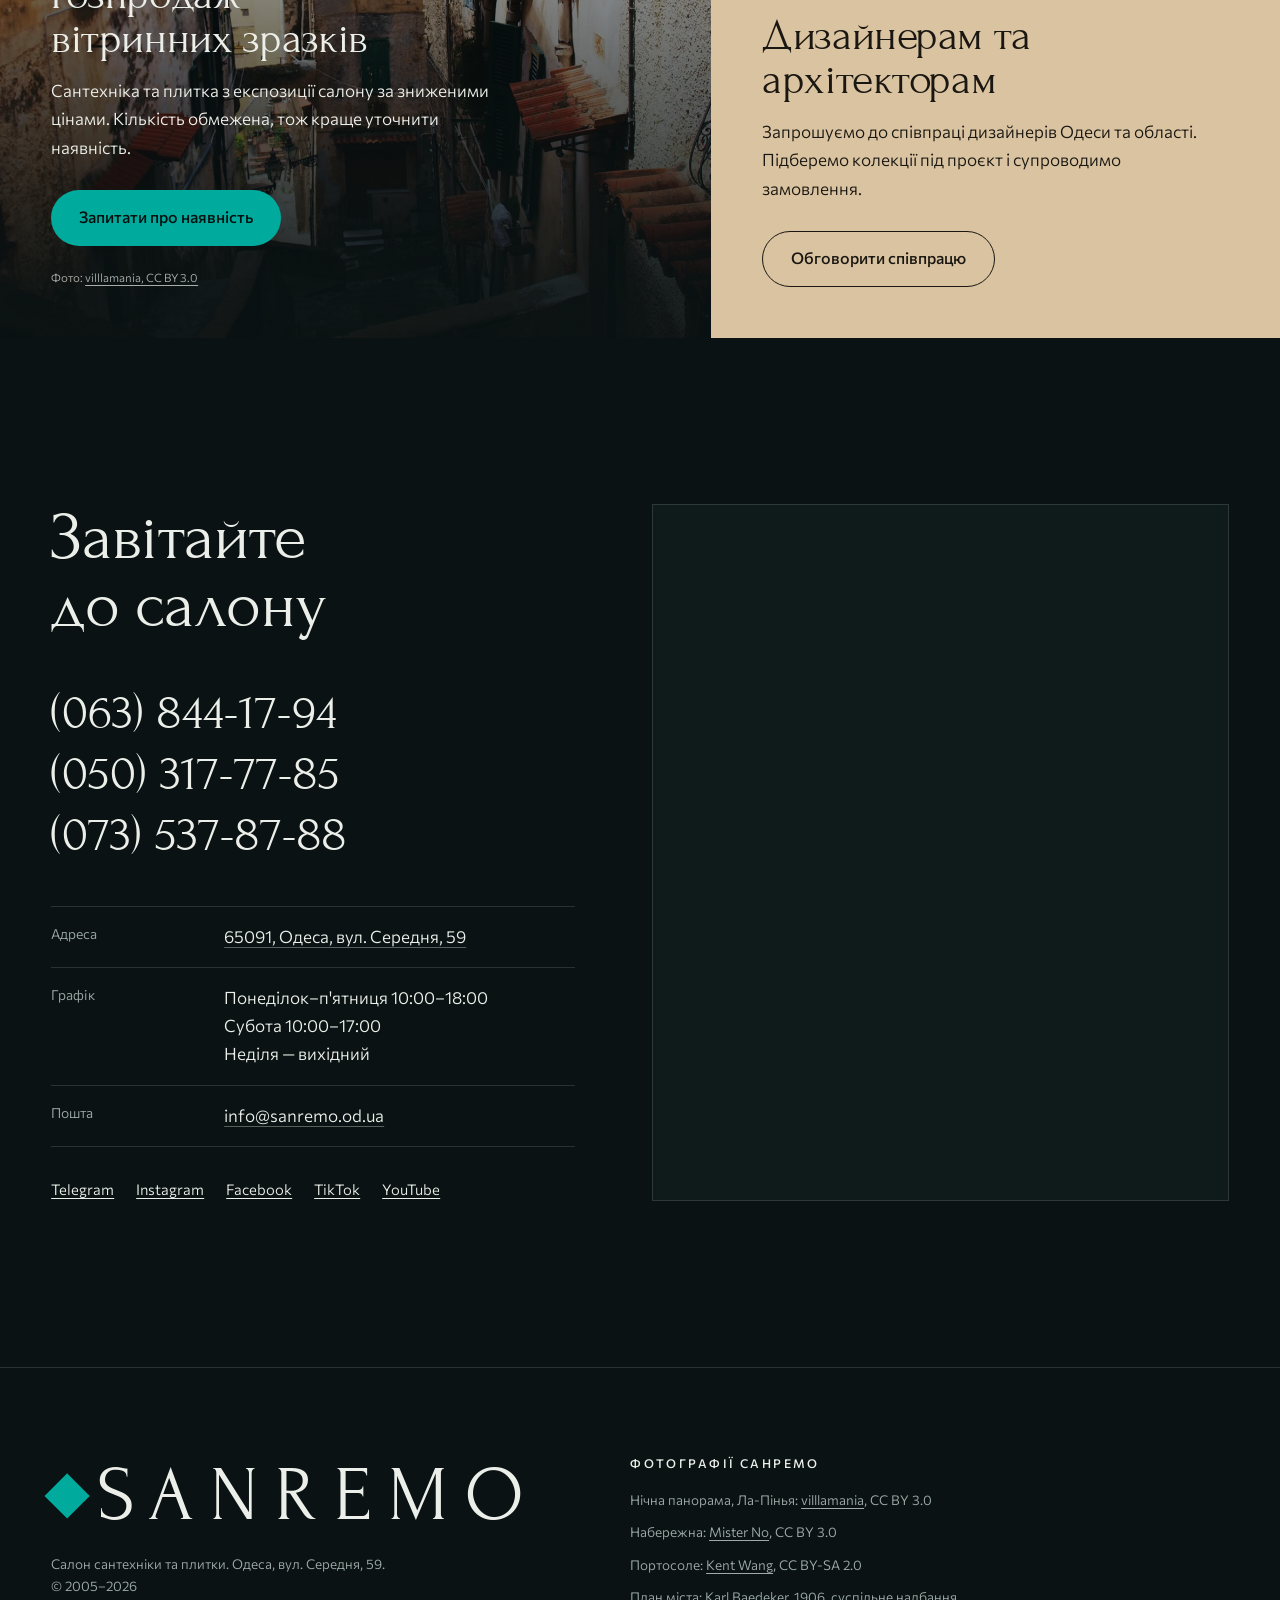
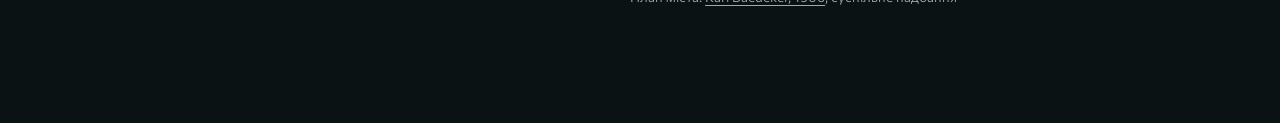
==== commit 1557573c: "Каталог Qtap з вивантаження Sandi - data/qtap.json: 1575 товарів Qtap (1188 в наявності) з фото, опи" ====
--- a/v2/index.html
+++ b/v2/index.html
@@ -21,7 +21,7 @@
   <nav class="nav" id="nav" aria-label="Головне меню">
     <a href="#misto">Санремо</a>
     <a href="#salon">У салоні</a>
-    <a href="../catalog.html">Каталог KOER</a>
+    <a href="../catalog.html">Каталог товарів</a>
     <a href="#pro-nas">Про нас</a>
     <a href="#brendy">Бренди</a>
     <a href="#kontakty">Контакти</a>
@@ -84,7 +84,7 @@
     <p class="lift">Усе для ванної кімнати, кухні, вітальні й тераси. Приходьте подивитися наживо: підкажемо, порівняємо і підберемо під ваш інтер'єр.</p>
   </div>
   <ul class="rows">
-    <li><a class="row" href="../catalog.html"><span class="row-name">Сантехніка <span class="tag">є каталог</span></span><span class="row-brands">Grohe, Hansgrohe, Villeroy &amp; Boch, Duravit, Geberit, Rea, KOER</span><span class="row-go"><svg viewBox="0 0 24 24" aria-hidden="true"><path d="M5 12h14M13 6l6 6-6 6"/></svg></span></a></li>
+    <li><a class="row" href="../catalog.html"><span class="row-name">Сантехніка <span class="tag">є каталог</span></span><span class="row-brands">Grohe, Hansgrohe, Villeroy &amp; Boch, Duravit, Geberit, Rea, KOER, Qtap</span><span class="row-go"><svg viewBox="0 0 24 24" aria-hidden="true"><path d="M5 12h14M13 6l6 6-6 6"/></svg></span></a></li>
     <li><a class="row" href="#kontakty"><span class="row-name">Керамічна плитка</span><span class="row-brands">Atlas Concorde, Porcelanosa, Marca Corona, Peronda, Ragno та ще близько ста фабрик</span><span class="row-go"><svg viewBox="0 0 24 24" aria-hidden="true"><path d="M5 12h14M13 6l6 6-6 6"/></svg></span></a></li>
     <li><a class="row" href="#kontakty"><span class="row-name">Басейни та сауни</span><span class="row-brands">Jacuzzi, Appollo, Gruppo Treesse</span><span class="row-go"><svg viewBox="0 0 24 24" aria-hidden="true"><path d="M5 12h14M13 6l6 6-6 6"/></svg></span></a></li>
     <li><a class="row" href="#kontakty"><span class="row-name">Ламінат</span><span class="row-brands">Quick-Step, Kaindl, Ter Hürne</span><span class="row-go"><svg viewBox="0 0 24 24" aria-hidden="true"><path d="M5 12h14M13 6l6 6-6 6"/></svg></span></a></li>
@@ -136,6 +136,7 @@
     <li>Ravak</li>
     <li>Rea</li>
     <li>KOER</li>
+    <li>Qtap</li>
     <li>Atlas Concorde</li>
     <li>Porcelanosa</li>
     <li>Marca Corona</li>
